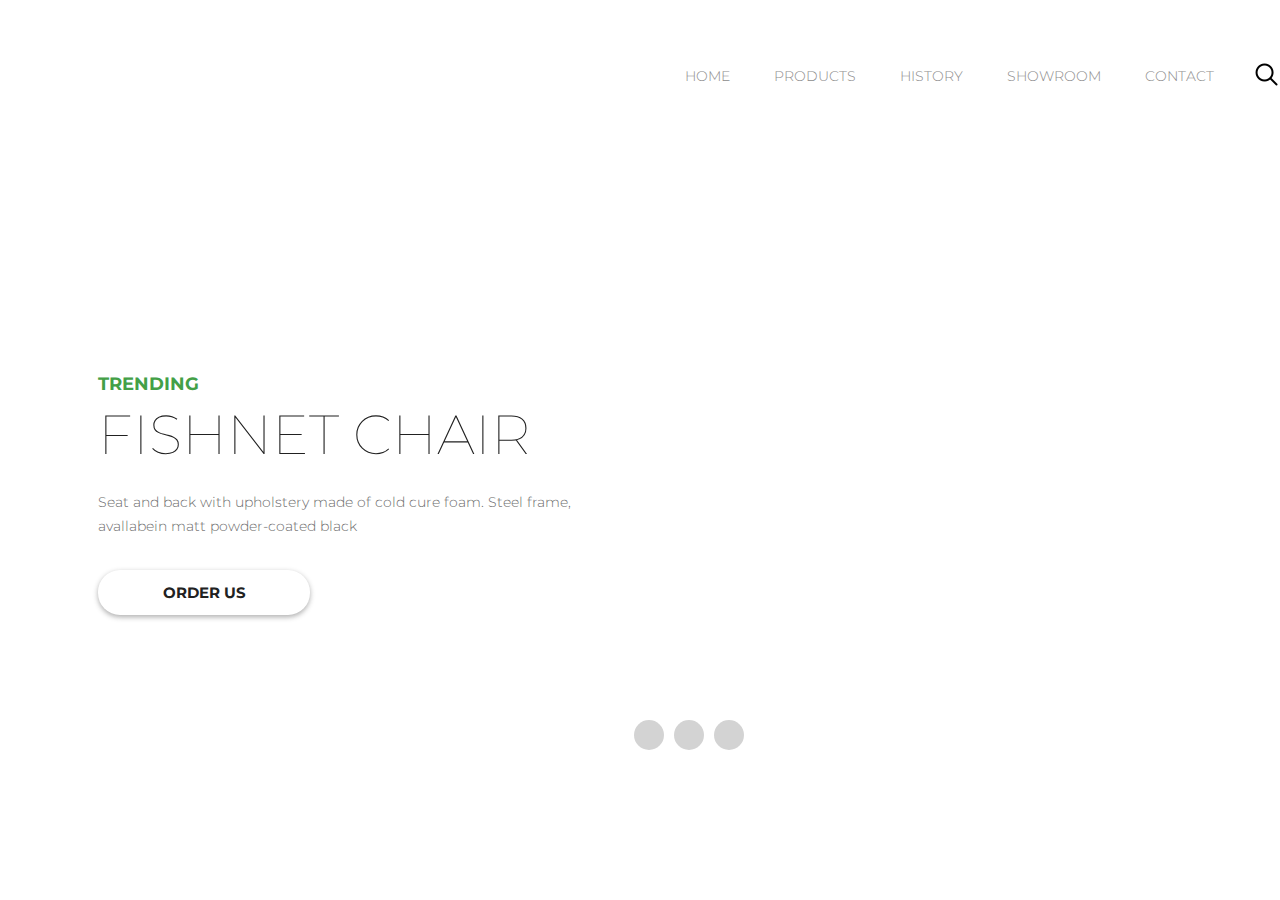
==== index.html @ 276e6899 "fd" ====
<!DOCTYPE html>
<html>
<head>
    <meta charset="UTF-8">
    <title>Document</title>
    <link rel="stylesheet" href="css/style.css">
</head>
<body>
    <div class="container">
        <header>
            <a href="index.html" class="logo"></a>
            <ul class="menu">
                <li><a href="index.html">HOME</a></li>
                <li><a href="#">PRODUCTS</a></li>
                <li><a href="#">HISTORY</a></li>
                <li><a href="#">SHOWROOM</a></li>
                <li><a href="#">CONTACT</a></li>
            </ul>
            <a href="#"><img src="img/search.png" alt="search"></a>
            <div class="text">
                <h3>TRENDING</h3>
                <h2>FISHNET CHAIR</h2>
                <p>Seat and back with upholstery made of cold cure foam. Steel frame,<br>
                avallabein matt powder-coated black</p>
                <a href="#">ORDER US</a>
            </div>
            <div class="circles">
                <a href="#"><div class="circle"></div></a>
                <a href="#"><div class="circle"></div></a>
                <a href="#"><div class="circle"></div></a>
            </div>
        </header>
        
    </div>
</body>
</html>
---- css/style.css ----
@import url('https://fonts.googleapis.com/css?family=Montserrat:300,700');
@font-face {
    font-family: 'icomoon';
    src:  url('fonts/icomoon.eot?a42ag6');
    src:  url('fonts/icomoon.eot?a42ag6#iefix') format('embedded-opentype'),
    url('fonts/icomoon.ttf?a42ag6') format('truetype'),
    url('fonts/icomoon.woff?a42ag6') format('woff'),
    url('fonts/icomoon.svg?a42ag6#icomoon') format('svg');
    font-weight: normal;
    font-style: normal;
}
[class^="icon-"], [class*=" icon-"] {
    font-family: 'icomoon' !important;
    speak: none;
    font-style: normal;
    font-weight: normal;
    font-variant: normal;
    text-transform: none;
    line-height: 1;
    -webkit-font-smoothing: antialiased;
    -moz-osx-font-smoothing: grayscale;
}
.icon-send:before {
  content: "\f1d8";
}
html {
    height: 100%;
}
body {
    min-height: 100%;
    font-family: 'Montserrat', sans-serif;
}
* {
    margin: 0;
    padding: 0;
}
.container {
    max-width: 1366px;
    min-width: 725px;
    margin: 0 auto;
}
header {
    height: 800px;
    background-image: url(img/slider.jpg);
    padding-left: 98px;
}
.logo {
    float: left;
    margin-top: 63px;
    background: url(img/logo.png);
    width: 185px;
    height: 22px;
}
.menu {
    float: left;
    list-style-type: none;
    margin-top: 63px;
    margin-left: 382px;
}
.menu li {
    display: inline-block;
}
.menu li a {
    height: 27px;
    text-decoration: none;
    padding:  0 20px;
    font-family: Montserrat;
    color:  #8c8c8c;
    font-size: 14px;
    font-weight: 300;
    line-height: 27px;
}
.menu li a:hover {
    color:  #212121;
    font-size: 14px;
    line-height: 27px;
    border-bottom: 2px solid #000;
}
img[alt=search] {
    float: left;
    margin-top: 63px;
    margin-left: 21px;
}
.text {
    clear: both;
    float: left;
    margin-top: 288px;
}
.text h3 {
    color:  #43a047;
    font-size: 18px;
    font-weight: 700;
    line-height: 13px;
    margin-bottom: 22px;
}
.text h2 {
    color:  #212121;
    font-size: 55px;
    font-weight: 100;
    line-height: 43px;
    margin-bottom: 34px;
}
.text p {
    color:  #6c6c6c;
    font-size: 14px;
    font-weight: 300;
    line-height: 24px;
    margin-bottom: 32px;
}
.text a {
    display: block;
    background-color:  #ffffff;
    box-shadow: 0px 2px 4.85px 0.15px rgba(33, 33, 33, 0.35);
    width: 212px;
    height: 45px;
    border-radius: 22px;
    text-decoration: none;
    text-align: center;
    line-height: 45px;
    color: #212121;
    font-weight: 700;
    font-size: 15px;
}
.text a:hover {
    background: #fff url('img/arrow1.png') no-repeat 173px 17px;
}
.text a:active {
    box-shadow: none;
}
.circles {
    clear: both;
    width: 120px;
    height: 150px;
    padding-top: 100px;
    margin-left: auto;
    margin-right: auto;
}
.circle {
    float: left;
    border-radius: 50%;
    background-color: rgba(33, 33, 33, 0.2);
    width: 30px;
    height: 30px;
    margin: 5px 5px;
}
.circle:hover {
    border-radius: 50%;
    background-color:  #212121;
    width: 35px;
    height: 35px;
    margin: 2px 2px;
}

@media screen and (max-width: 1320px) {
    .chair3 {
        clear: both;
        margin-top: 30px;
    }
    .chair4 {
        margin-top: 30px;
    }
    .chairsname > a {
        float: left;
        margin-left: 30px;
        margin-right: 0;
    }
}
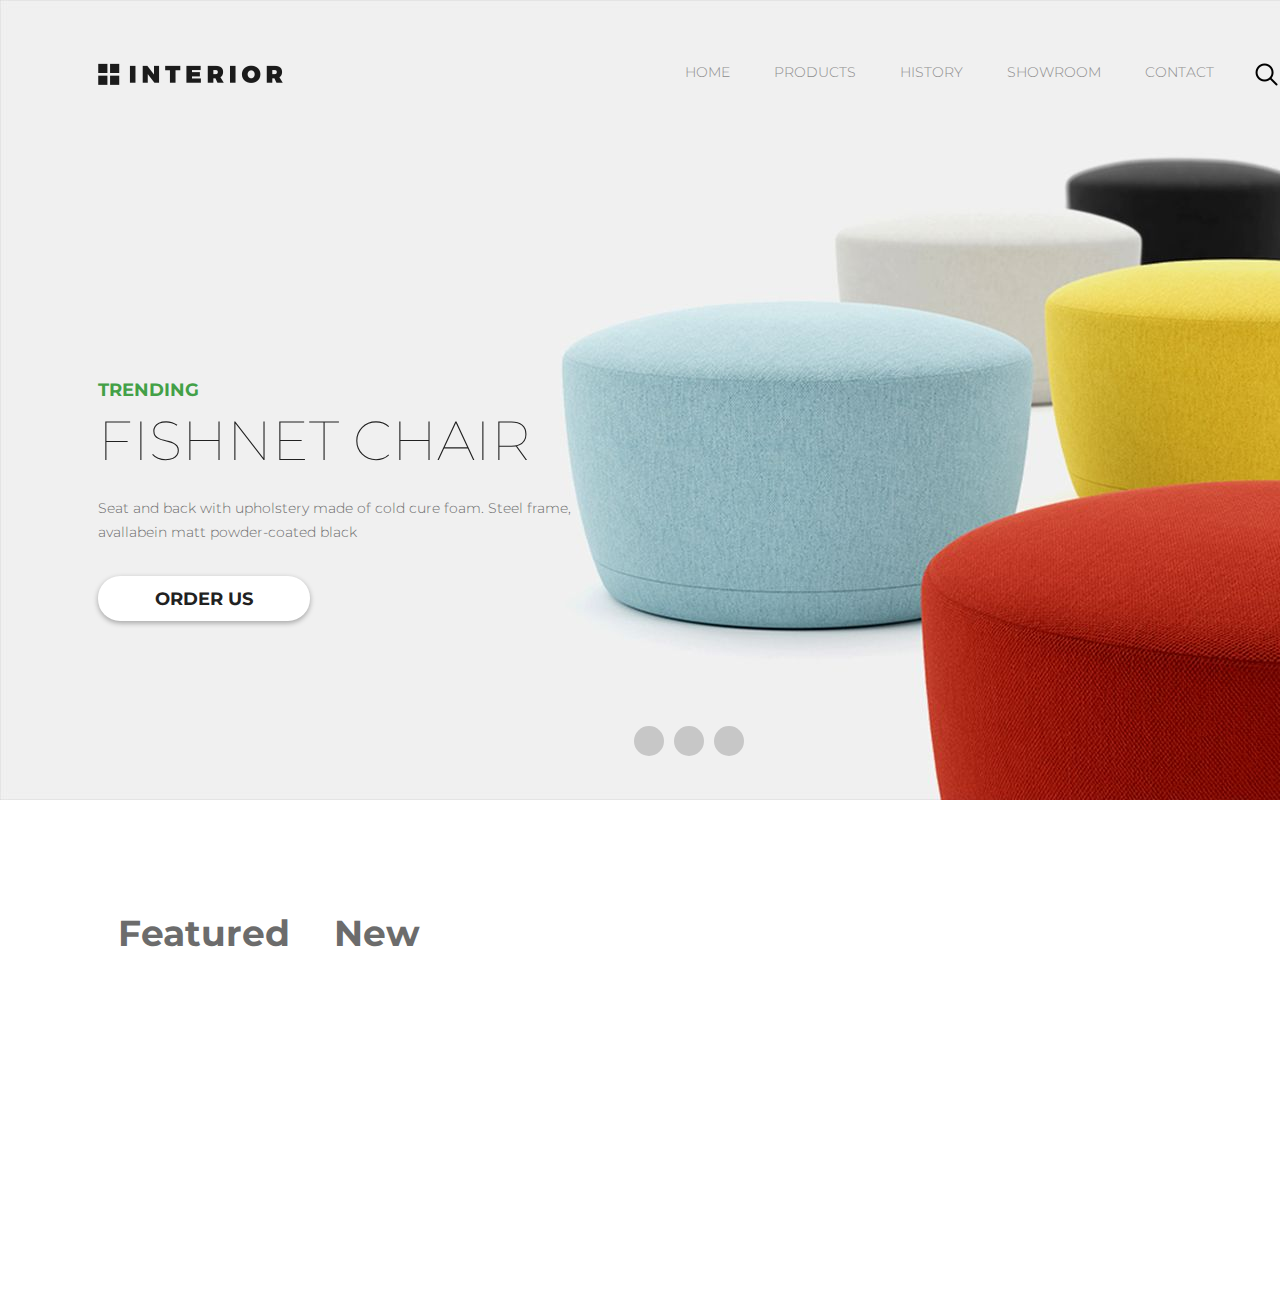
==== commit cbfe96f3: "dsdsd" ====
--- a/index.html
+++ b/index.html
@@ -6,17 +6,21 @@
     <link rel="stylesheet" href="css/style.css">
 </head>
 <body>
-    <div class="container">
-        <header>
-            <a href="index.html" class="logo"></a>
-            <ul class="menu">
-                <li><a href="index.html">HOME</a></li>
-                <li><a href="#">PRODUCTS</a></li>
-                <li><a href="#">HISTORY</a></li>
-                <li><a href="#">SHOWROOM</a></li>
-                <li><a href="#">CONTACT</a></li>
-            </ul>
-            <a href="#"><img src="img/search.png" alt="search"></a>
+    <header>
+        <div class="container">
+            <div class="logo">
+                <a href="index.html"></a>
+            </div>
+            <div class="menu">
+                <ul class="menu-btn">
+                    <li><a href="index.html">HOME</a></li>
+                    <li><a href="#">PRODUCTS</a></li>
+                    <li><a href="#">HISTORY</a></li>
+                    <li><a href="#">SHOWROOM</a></li>
+                    <li><a href="#">CONTACT</a></li>
+                </ul>
+                <a href="#"><img src="img/search.png" alt="search"></a>
+            </div>
             <div class="text">
                 <h3>TRENDING</h3>
                 <h2>FISHNET CHAIR</h2>
@@ -29,8 +33,17 @@
                 <a href="#"><div class="circle"></div></a>
                 <a href="#"><div class="circle"></div></a>
             </div>
-        </header>
-        
+        </div>
+    </header>
+    <div class="featured-product">
+        <ul class="tab-control">
+            <li><a href="#">Featured</a></li>
+            <li><a href="#">New</a></li>
+        </ul>
+        <div>
+
+        </div>
     </div>
+
 </body>
 </html>--- a/css/style.css
+++ b/css/style.css
@@ -1,11 +1,11 @@
 @import url('https://fonts.googleapis.com/css?family=Montserrat:300,700');
 @font-face {
     font-family: 'icomoon';
-    src:  url('fonts/icomoon.eot?a42ag6');
-    src:  url('fonts/icomoon.eot?a42ag6#iefix') format('embedded-opentype'),
-    url('fonts/icomoon.ttf?a42ag6') format('truetype'),
-    url('fonts/icomoon.woff?a42ag6') format('woff'),
-    url('fonts/icomoon.svg?a42ag6#icomoon') format('svg');
+    src:  url('../fonts/icomoon.eot?a42ag6');
+    src:  url('../fonts/icomoon.eot?a42ag6#iefix') format('embedded-opentype'),
+    url('../fonts/icomoon.ttf?a42ag6') format('truetype'),
+    url('../fonts/icomoon.woff?a42ag6') format('woff'),
+    url('../fonts/icomoon.svg?a42ag6#icomoon') format('svg');
     font-weight: normal;
     font-style: normal;
 }
@@ -34,47 +34,54 @@
     margin: 0;
     padding: 0;
 }
+
+header {
+    height: 800px;
+    background-image: url(../img/slider.jpg);
+    padding-left: 98px;
+}
+
 .container {
     max-width: 1366px;
     min-width: 725px;
     margin: 0 auto;
-}
-header {
     height: 800px;
-    background-image: url(img/slider.jpg);
-    padding-left: 98px;
-}
+}
+
 .logo {
     float: left;
     margin-top: 63px;
-    background: url(img/logo.png);
+    background: url(../img/logo.png);
     width: 185px;
     height: 22px;
 }
-.menu {
+.menu-btn {
     float: left;
     list-style-type: none;
-    margin-top: 63px;
+    margin-top: 48px;
     margin-left: 382px;
 }
-.menu li {
+.menu-btn li {
     display: inline-block;
 }
-.menu li a {
+.menu-btn li a {
     height: 27px;
     text-decoration: none;
     padding:  0 20px;
     font-family: Montserrat;
     color:  #8c8c8c;
-    font-size: 14px;
+    font-size: 14px;/* Приближение из-за подстановки шрифтов */
     font-weight: 300;
-    line-height: 27px;
-}
-.menu li a:hover {
+    line-height: 48px;/* Приближение из-за подстановки шрифтов */
+    text-align: right;
+}
+.menu-btn li a:hover {
     color:  #212121;
-    font-size: 14px;
-    line-height: 27px;
-    border-bottom: 2px solid #000;
+    font-size: 14px;/* Приближение из-за подстановки шрифтов */
+    font-weight: 700;
+    line-height: 48px;/* Приближение из-за подстановки шрифтов */
+    text-align: right;
+    border-bottom: 3px solid #000;
 }
 img[alt=search] {
     float: left;
@@ -92,6 +99,7 @@
     font-weight: 700;
     line-height: 13px;
     margin-bottom: 22px;
+
 }
 .text h2 {
     color:  #212121;
@@ -116,13 +124,14 @@
     border-radius: 22px;
     text-decoration: none;
     text-align: center;
-    line-height: 45px;
+    line-height: 47px;
     color: #212121;
     font-weight: 700;
-    font-size: 15px;
-}
-.text a:hover {
-    background: #fff url('img/arrow1.png') no-repeat 173px 17px;
+    font-family: Montserrat;
+    font-size: 18px;
+}
+.container .text a:hover {
+    background: #fff url('../img/arrow1.png') no-repeat 173px 17px;
 }
 .text a:active {
     box-shadow: none;
@@ -165,3 +174,43 @@
         margin-right: 0;
     }
 }
+
+.featured-product{
+    position: relative;
+    float: left;
+    width: 1171px;
+    height: 369px;
+    padding-top: 120px;
+    padding-left: 98px;
+    padding-right: 97px;
+}
+
+.tab-control {
+    float: left;
+    list-style-type: none;
+}
+
+.tab-control li {
+    display: inline-block;
+    text-align: left;
+}
+
+.tab-control li a {
+    height: 27px;
+    text-decoration: none;
+    padding:  0 20px;
+    line-height: 27px;
+    font-family: Montserrat;
+    color:  #6c6c6c;;
+    font-size: 36px;/* Приближение из-за подстановки шрифтов */
+    font-weight: 700;
+    text-align: left;
+}
+
+.tab-control li a:hover {
+    color:  #212121;
+    font-size: 36px;
+    font-weight: 700;
+    text-align: left;
+    border-bottom: 3px solid #000 ;
+}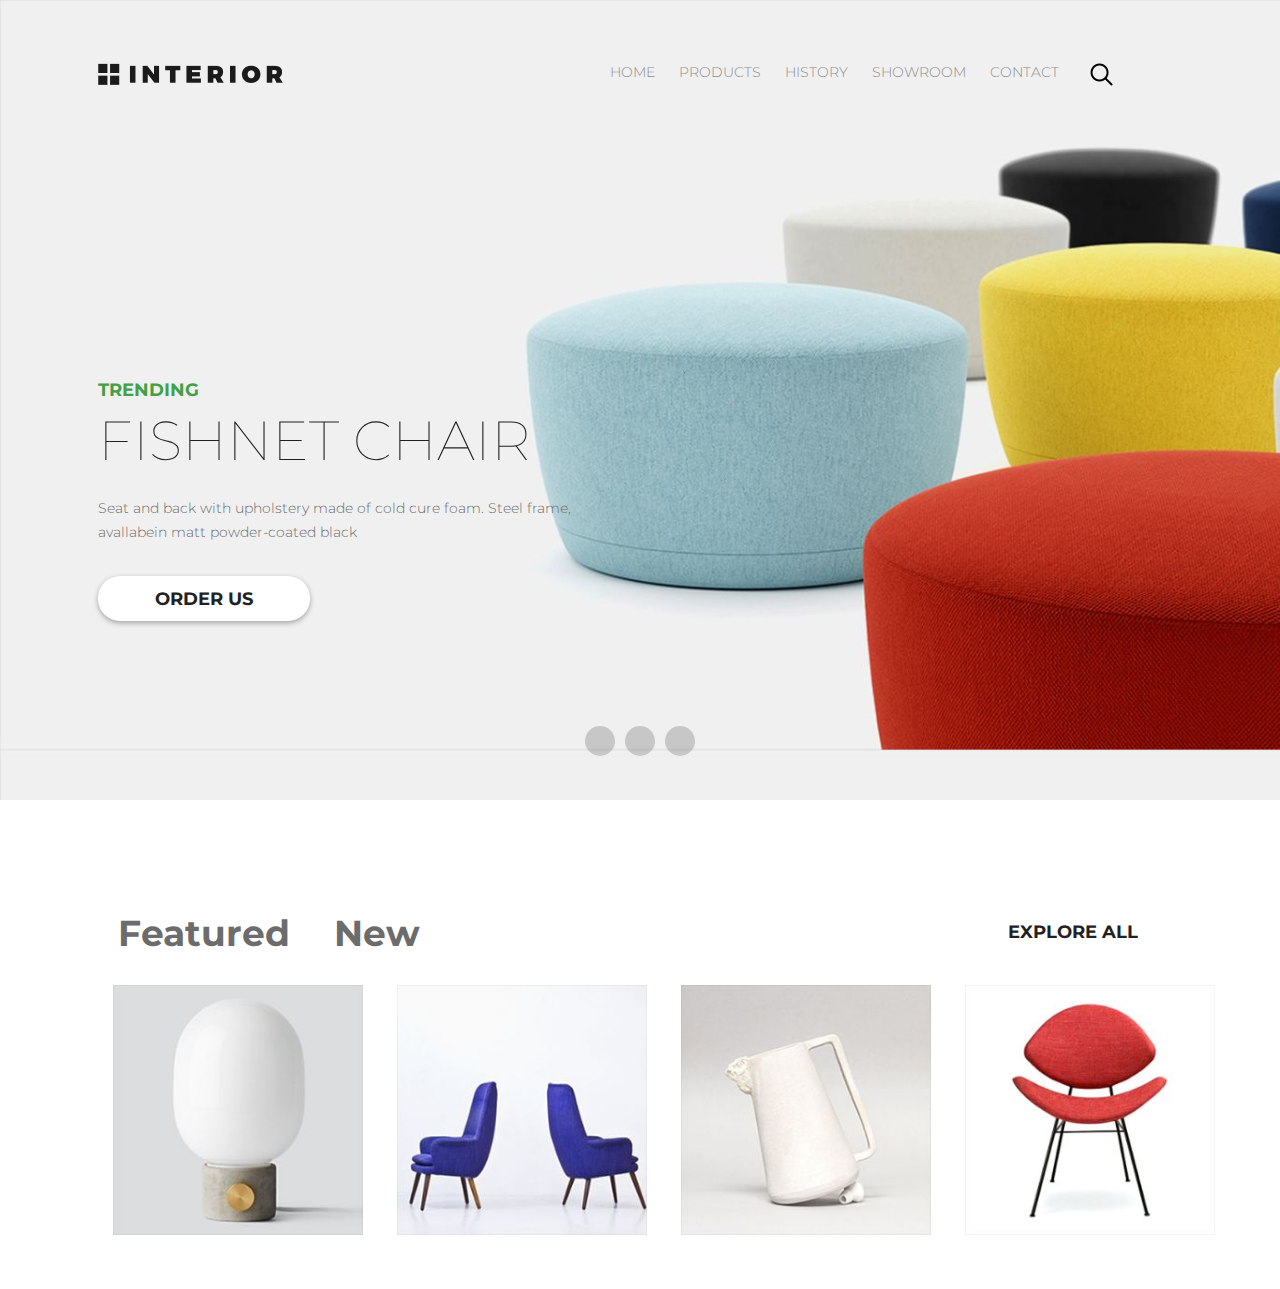
==== commit dff4aa6e: "dad" ====
--- a/index.html
+++ b/index.html
@@ -7,11 +7,12 @@
 </head>
 <body>
     <header>
-        <div class="container">
+        <div class="navbar">
             <div class="logo">
                 <a href="index.html"></a>
             </div>
             <div class="menu">
+                <a href="#"><img src="img/search.png" alt="search"></a>
                 <ul class="menu-btn">
                     <li><a href="index.html">HOME</a></li>
                     <li><a href="#">PRODUCTS</a></li>
@@ -19,9 +20,10 @@
                     <li><a href="#">SHOWROOM</a></li>
                     <li><a href="#">CONTACT</a></li>
                 </ul>
-                <a href="#"><img src="img/search.png" alt="search"></a>
             </div>
-            <div class="text">
+        </div>
+        <div class="slider">
+            <div class="content">
                 <h3>TRENDING</h3>
                 <h2>FISHNET CHAIR</h2>
                 <p>Seat and back with upholstery made of cold cure foam. Steel frame,<br>
@@ -36,12 +38,49 @@
         </div>
     </header>
     <div class="featured-product">
-        <ul class="tab-control">
+        <div class="tab-control">
+        <ul>
             <li><a href="#">Featured</a></li>
             <li><a href="#">New</a></li>
         </ul>
-        <div>
-
+        </div>
+        <div class="btn-ghost">
+            <a href="#">EXPLORE ALL</a>
+        </div>
+        <div class="tab-content">
+            <ul>
+                <li class="tab1"><a href="#"><img src="img/product11.jpg" alt="">
+                    <div class="tabl-inner">
+                        <div class="img-back"><img src="img/arrow11.png" alt=""></div>
+                        <div class="tab-h4"><h4>Fishnet Chair</h4></div>
+                        <div class="tab-p"><p>Seat and back with upholstery made of cold cure foam.</p></div>
+                    </div>
+                </a></li>
+                <li class="tab2"><a href="#"><img src="img/product12.jpg" alt="">
+                    <div class="tabl-inner">
+                        <div class="img-back"><img src="img/arrow11.png" alt=""></div>
+                        <div class="tab-h4"><h4>Fishnet Chair</h4></div>
+                        <div class="tab-p"><p>Seat and back with upholstery made of cold cure foam.</p></div>
+                    </div>
+                </a>
+                </li>
+                <li class="tab3"><a href="#"><img src="img/product13.jpg" alt="">
+                    <div class="tabl-inner">
+                        <div class="img-back"><img src="img/arrow11.png" alt=""></div>
+                        <div class="tab-h4"><h4>Fishnet Chair</h4></div>
+                        <div class="tab-p"><p>Seat and back with upholstery made of cold cure foam.</p></div>
+                    </div>
+                </a>
+                </li>
+                <li class="tab4"><a href="# "><img src="img/product14.jpg" alt="">
+                    <div class="tabl-inner">
+                        <div class="img-back"><img src="img/arrow11.png" alt=""></div>
+                        <div class="tab-h4"><h4>Fishnet Chair</h4></div>
+                        <div class="tab-p"><p>Seat and back with upholstery made of cold cure foam.</p></div>
+                    </div>
+                </a>
+                </li>
+            </ul>
         </div>
     </div>
 
--- a/css/style.css
+++ b/css/style.css
@@ -24,10 +24,11 @@
   content: "\f1d8";
 }
 html {
+    width: 100%;
     height: 100%;
 }
 body {
-    min-height: 100%;
+    height: 100%;
     font-family: 'Montserrat', sans-serif;
 }
 * {
@@ -36,41 +37,53 @@
 }
 
 header {
+    background-image: url(../img/slider.jpg);
+    background-size: 100%;
     height: 800px;
-    background-image: url(../img/slider.jpg);
-    padding-left: 98px;
-}
-
-.container {
-    max-width: 1366px;
+}
+
+.slider {
+    max-width: 1340px;
     min-width: 725px;
     margin: 0 auto;
-    height: 800px;
-}
-
+}
+.navbar {
+    width: 100%;
+    height: 90px;
+    position: relative;
+
+}
 .logo {
-    float: left;
+    margin-left: 98px;
     margin-top: 63px;
+    float: left;
     background: url(../img/logo.png);
     width: 185px;
     height: 22px;
+    position: relative;
+}
+.menu{
+    width: 100%
 }
 .menu-btn {
-    float: left;
+    margin-right: 21px;
+    float: right;
     list-style-type: none;
     margin-top: 48px;
-    margin-left: 382px;
+}
+.menu-btn ul{
+    width: 60%;
 }
 .menu-btn li {
-    display: inline-block;
+    display: inline;
+    clear:both;
 }
 .menu-btn li a {
-    height: 27px;
     text-decoration: none;
-    padding:  0 20px;
+    padding: 0 10px;
     font-family: Montserrat;
     color:  #8c8c8c;
-    font-size: 14px;/* Приближение из-за подстановки шрифтов */
+    font-size: 0.875em;/* Приближение из-за подстановки шрифтов */
     font-weight: 300;
     line-height: 48px;/* Приближение из-за подстановки шрифтов */
     text-align: right;
@@ -83,17 +96,18 @@
     text-align: right;
     border-bottom: 3px solid #000;
 }
-img[alt=search] {
-    float: left;
+.menu img[alt=search] {
+    float: right;
     margin-top: 63px;
-    margin-left: 21px;
-}
-.text {
+    margin-right: 167px;
+}
+.slider .content {
     clear: both;
     float: left;
     margin-top: 288px;
-}
-.text h3 {
+    margin-left: 98px;
+}
+.slider .content h3 {
     color:  #43a047;
     font-size: 18px;
     font-weight: 700;
@@ -101,21 +115,21 @@
     margin-bottom: 22px;
 
 }
-.text h2 {
+.slider .content h2 {
     color:  #212121;
     font-size: 55px;
     font-weight: 100;
     line-height: 43px;
     margin-bottom: 34px;
 }
-.text p {
+.slider .content p {
     color:  #6c6c6c;
     font-size: 14px;
     font-weight: 300;
     line-height: 24px;
     margin-bottom: 32px;
 }
-.text a {
+.slider .content a {
     display: block;
     background-color:  #ffffff;
     box-shadow: 0px 2px 4.85px 0.15px rgba(33, 33, 33, 0.35);
@@ -130,10 +144,10 @@
     font-family: Montserrat;
     font-size: 18px;
 }
-.container .text a:hover {
+.slider .content a:hover {
     background: #fff url('../img/arrow1.png') no-repeat 173px 17px;
 }
-.text a:active {
+.slider .content a:active {
     box-shadow: none;
 }
 .circles {
@@ -178,14 +192,13 @@
 .featured-product{
     position: relative;
     float: left;
-    width: 1171px;
+    width: 100%;
     height: 369px;
-    padding-top: 120px;
-    padding-left: 98px;
-    padding-right: 97px;
+    margin-top: 120px;
 }
 
 .tab-control {
+    margin-left: 98px;
     float: left;
     list-style-type: none;
 }
@@ -213,4 +226,92 @@
     font-weight: 700;
     text-align: left;
     border-bottom: 3px solid #000 ;
-}+}
+
+.btn-ghost {
+    margin-right: 118px;
+    width: 179px;
+    height: 13px;
+    float: right;
+}
+.btn-ghost a{
+    font-family: Montserrat;
+    color: #212121;;
+    font-size: 18px;/* Приближение из-за подстановки шрифтов */
+    font-weight: 700;
+    line-height: 24px;/* Приближение из-за подстановки шрифтов */
+    text-align: center;
+    display: block;
+    text-decoration: none;
+}
+.btn-ghost a:hover {
+    background: url('../img/arrow1.png') no-repeat 170px;
+}
+
+.tab-content{
+    margin-left: 98px;
+    margin-top: 50px;
+    width: 1170px;
+    height: 270px;
+}
+
+.tab-content li {
+    display: inline-block;
+    text-align: left;
+    padding: 15px;
+}
+
+.tab-content img {
+    width: 250px;
+    height: 250px;
+}
+
+.tabl-inner{
+    position: absolute;
+    display: none;
+}
+
+.tabl-inner .img-back{
+    border-radius: 50%;
+    background-color:  #ffffff;
+    box-shadow: 0px 2px 4.85px 0.15px rgba(33, 33, 33, 0.35);
+    background-size: 48 ;
+    width: 48px;
+    height: 48px;
+    margin-left: 101px;
+    margin-top: 52px;
+}
+.tabl-inner img{
+    width: 12px;
+    height: 20px;
+    padding-top: 15px;
+    padding-left: 20px;
+
+}
+.tabl-inner .tab-h4{
+    padding-top: 20px;
+    text-align: center;
+    color:  #212121;
+    font-size: 22px;
+    font-weight: 700;
+    line-height: 30px;
+    transform: scaleX(1.0041);
+}
+.tabl-inner .tab-p{
+    text-align: center;
+    padding-top: 9px;
+    color:  #6c6c6c;
+    font-size: 14px;
+    font-weight: 300;
+    line-height: 22px;
+}
+.tab-content li:hover .tabl-inner{
+    display: block;
+    margin-top: -254px;
+    background: rgba(254, 254, 255, 0.65);
+    width: 248px;
+    height: 248px;
+    border-width: 1px;
+    border-color:  #9c9c9c;
+    border-style: solid;
+}
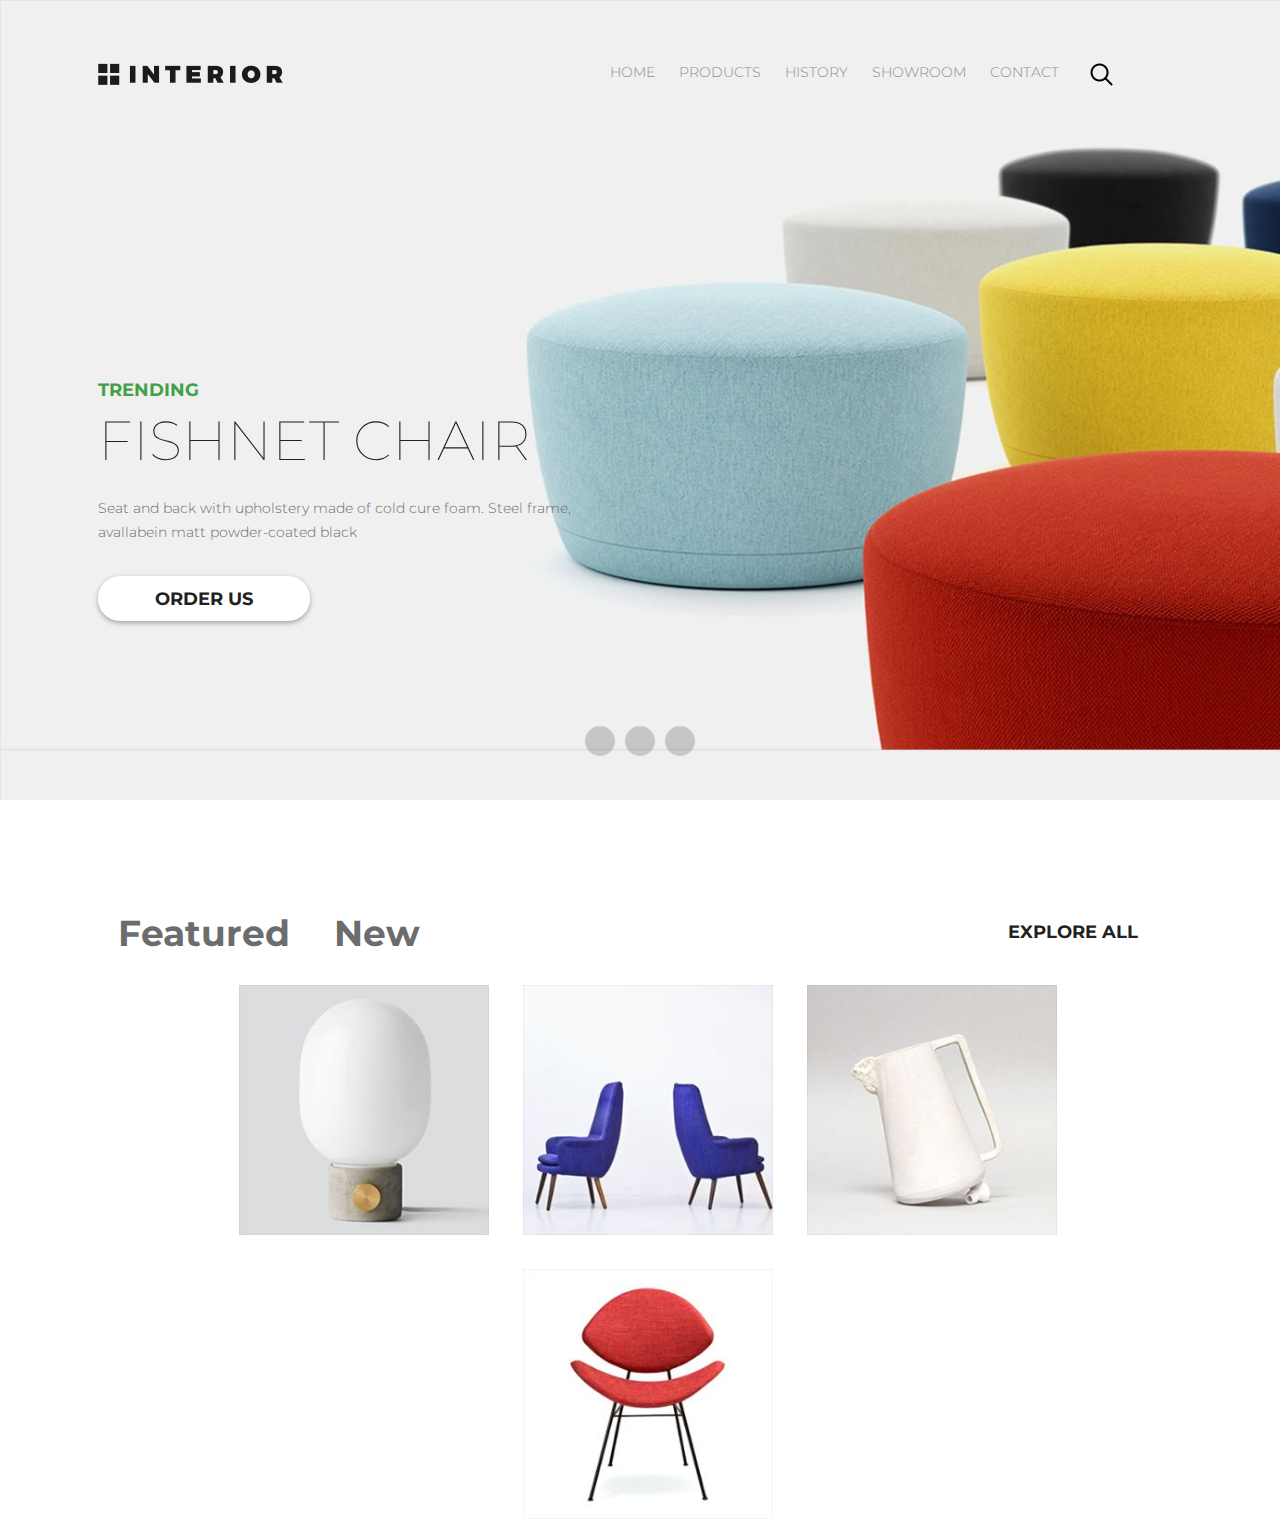
==== commit 8c183c79: "в" ====
--- a/index.html
+++ b/index.html
@@ -83,6 +83,13 @@
             </ul>
         </div>
     </div>
+    <div class="promo-product">
+        <div class="promo-prod-1">
 
+        </div>
+        <div class="featured-prod-2">
+
+        </div>
+    </div>
 </body>
 </html>--- a/css/style.css
+++ b/css/style.css
@@ -193,6 +193,8 @@
     position: relative;
     float: left;
     width: 100%;
+    max-width: 1340px;
+    min-width: 725px;
     height: 369px;
     margin-top: 120px;
 }
@@ -251,13 +253,17 @@
 .tab-content{
     margin-left: 98px;
     margin-top: 50px;
-    width: 1170px;
+    width: 86%;
     height: 270px;
 }
-
+.tab-content ul{
+    width: 100%;
+    text-align: center;
+    margin: 0;
+}
 .tab-content li {
     display: inline-block;
-    text-align: left;
+    text-align: center;
     padding: 15px;
 }
 
@@ -275,7 +281,6 @@
     border-radius: 50%;
     background-color:  #ffffff;
     box-shadow: 0px 2px 4.85px 0.15px rgba(33, 33, 33, 0.35);
-    background-size: 48 ;
     width: 48px;
     height: 48px;
     margin-left: 101px;
@@ -285,7 +290,6 @@
     width: 12px;
     height: 20px;
     padding-top: 15px;
-    padding-left: 20px;
 
 }
 .tabl-inner .tab-h4{
@@ -315,3 +319,18 @@
     border-color:  #9c9c9c;
     border-style: solid;
 }
+
+.promo-product{
+    width: 100%;
+    height: 683px;
+}
+.promo-prod-1{
+    width: 50%;
+    height: 683px;
+}
+
+
+.promo-prod-2 {
+    width: 50%;
+    height: 683px;
+}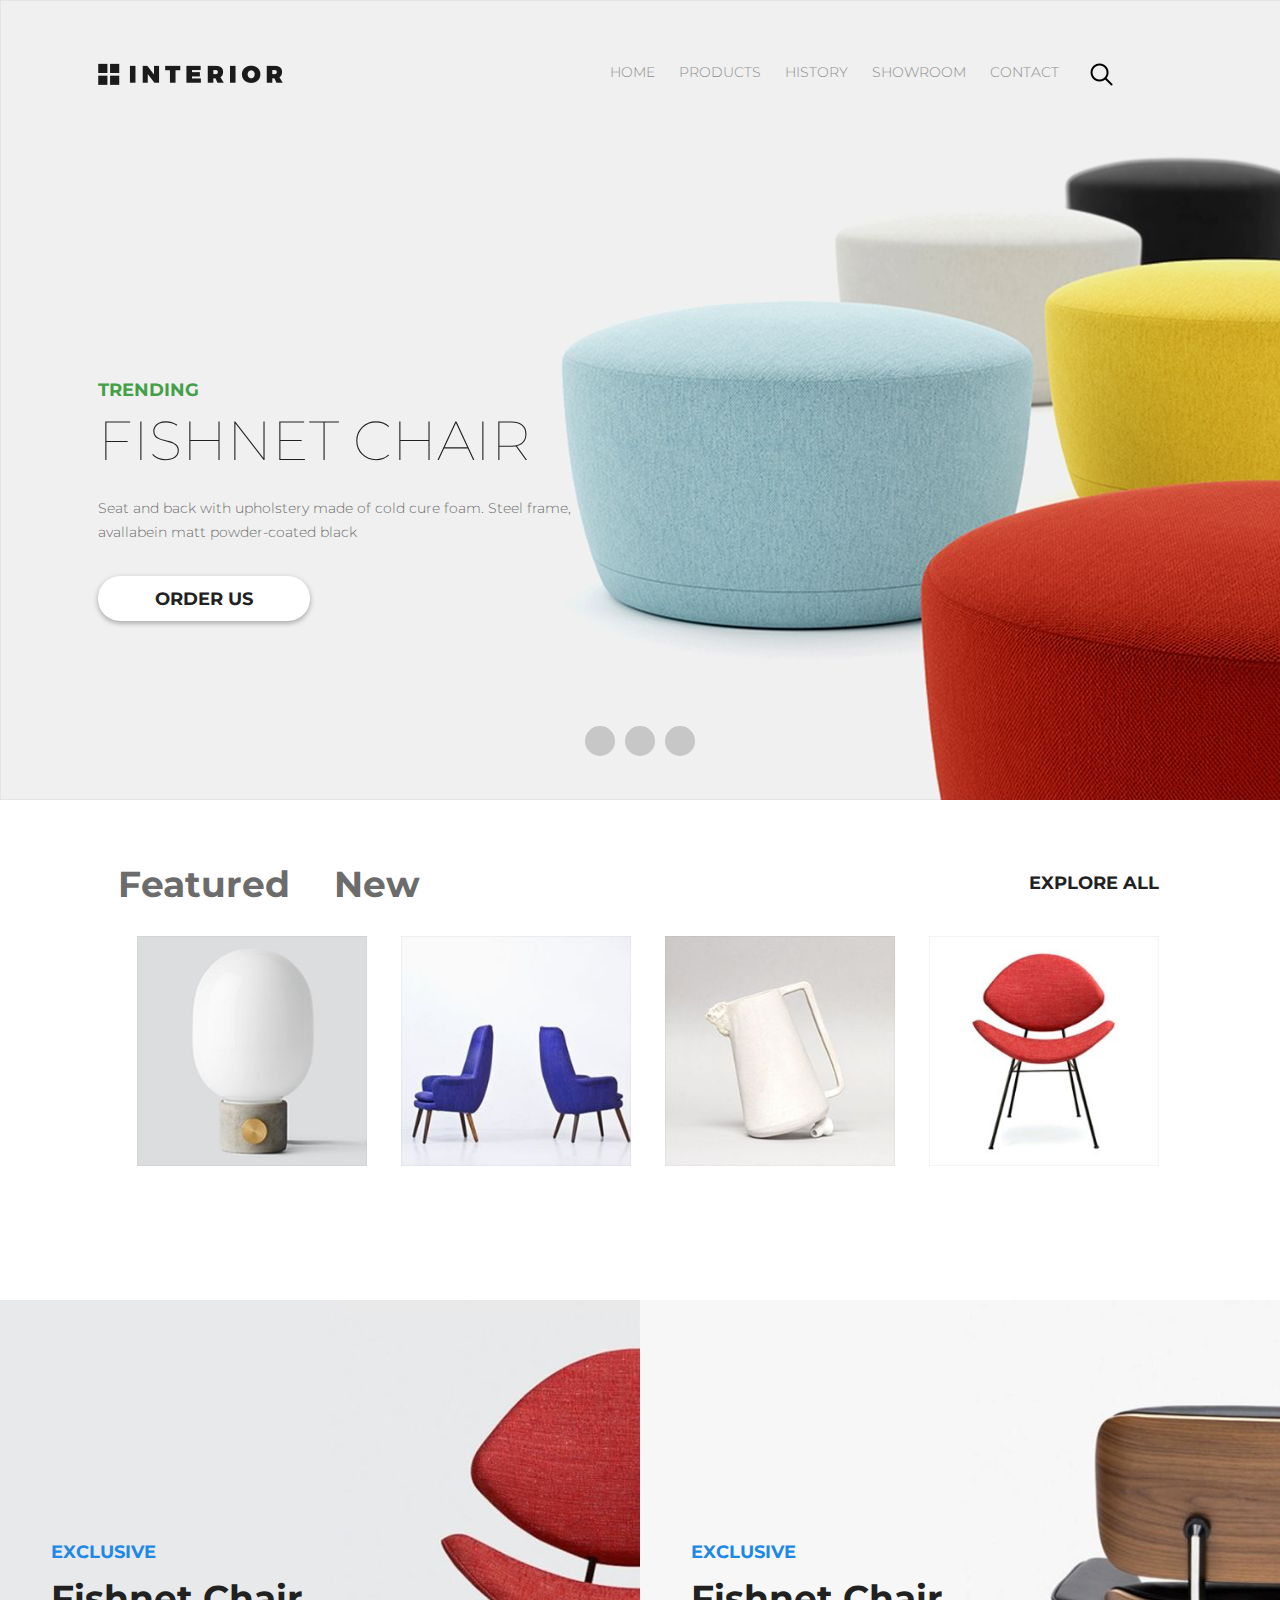
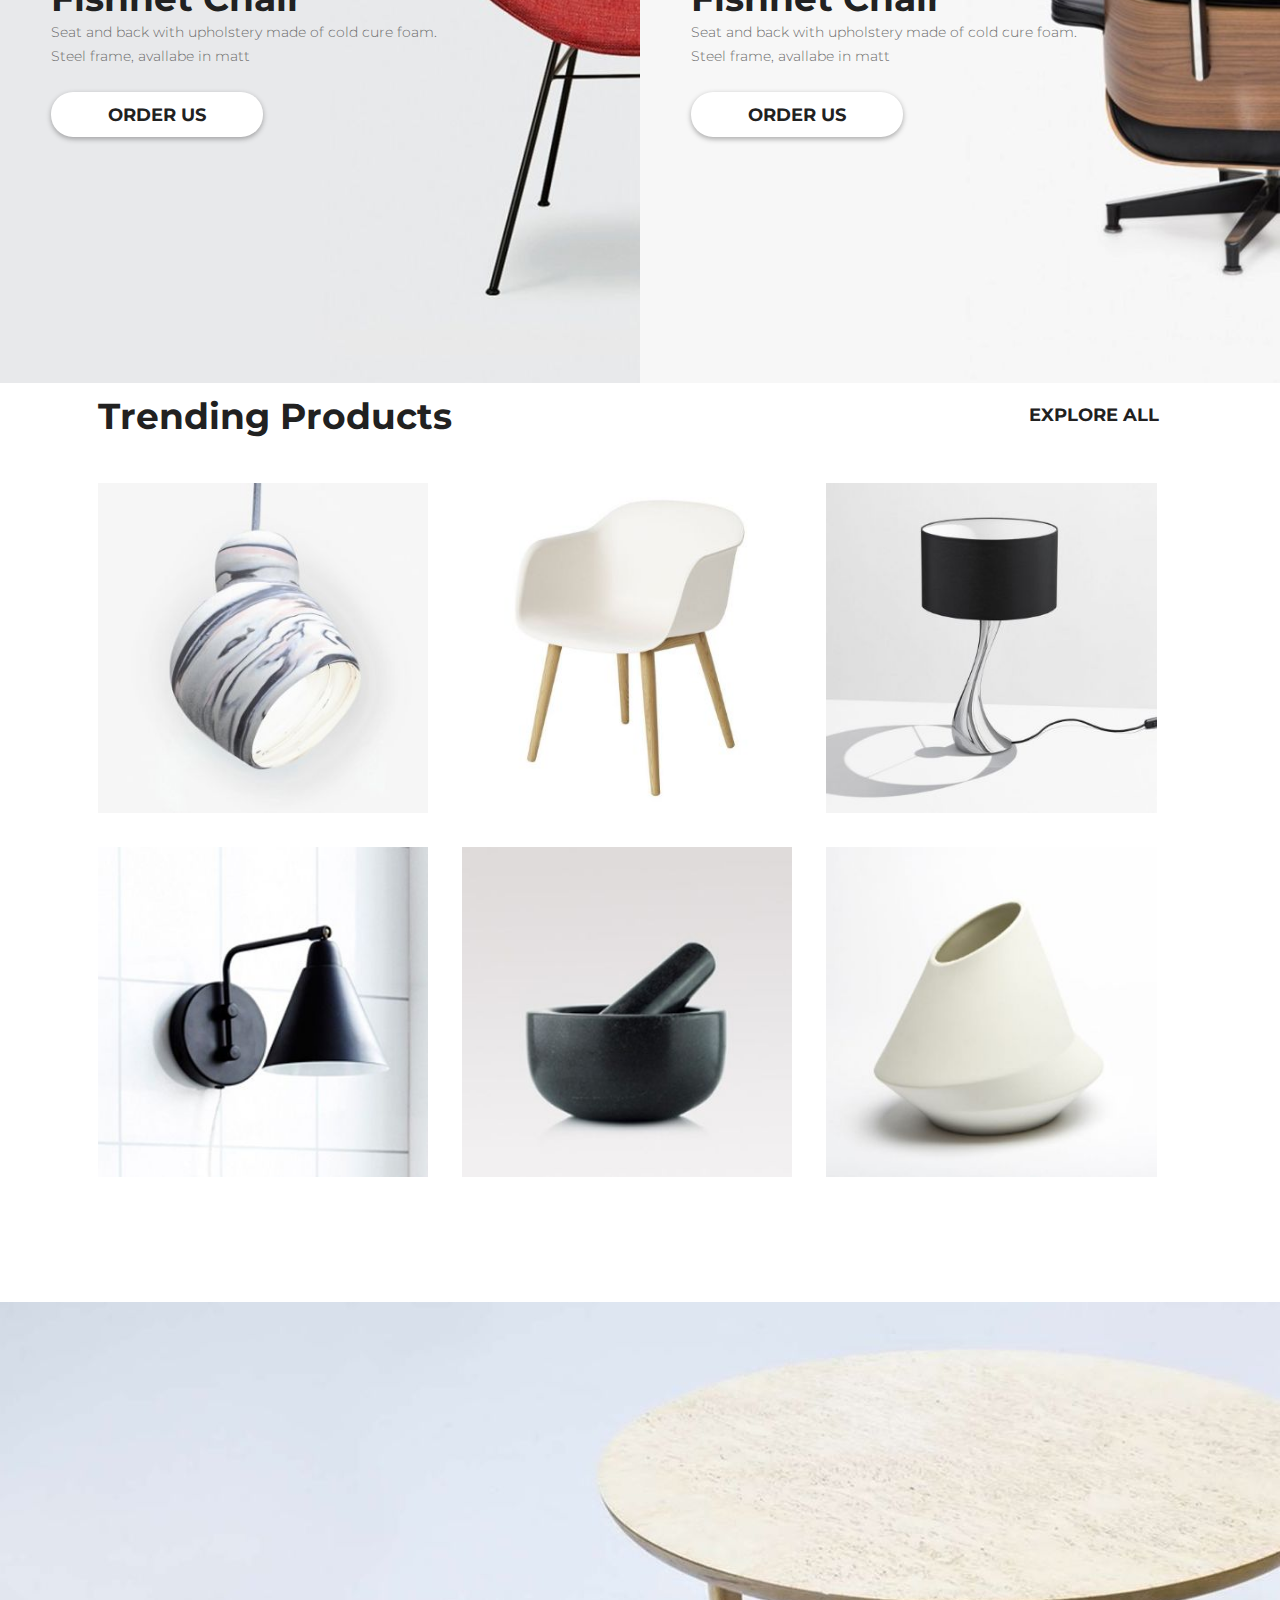
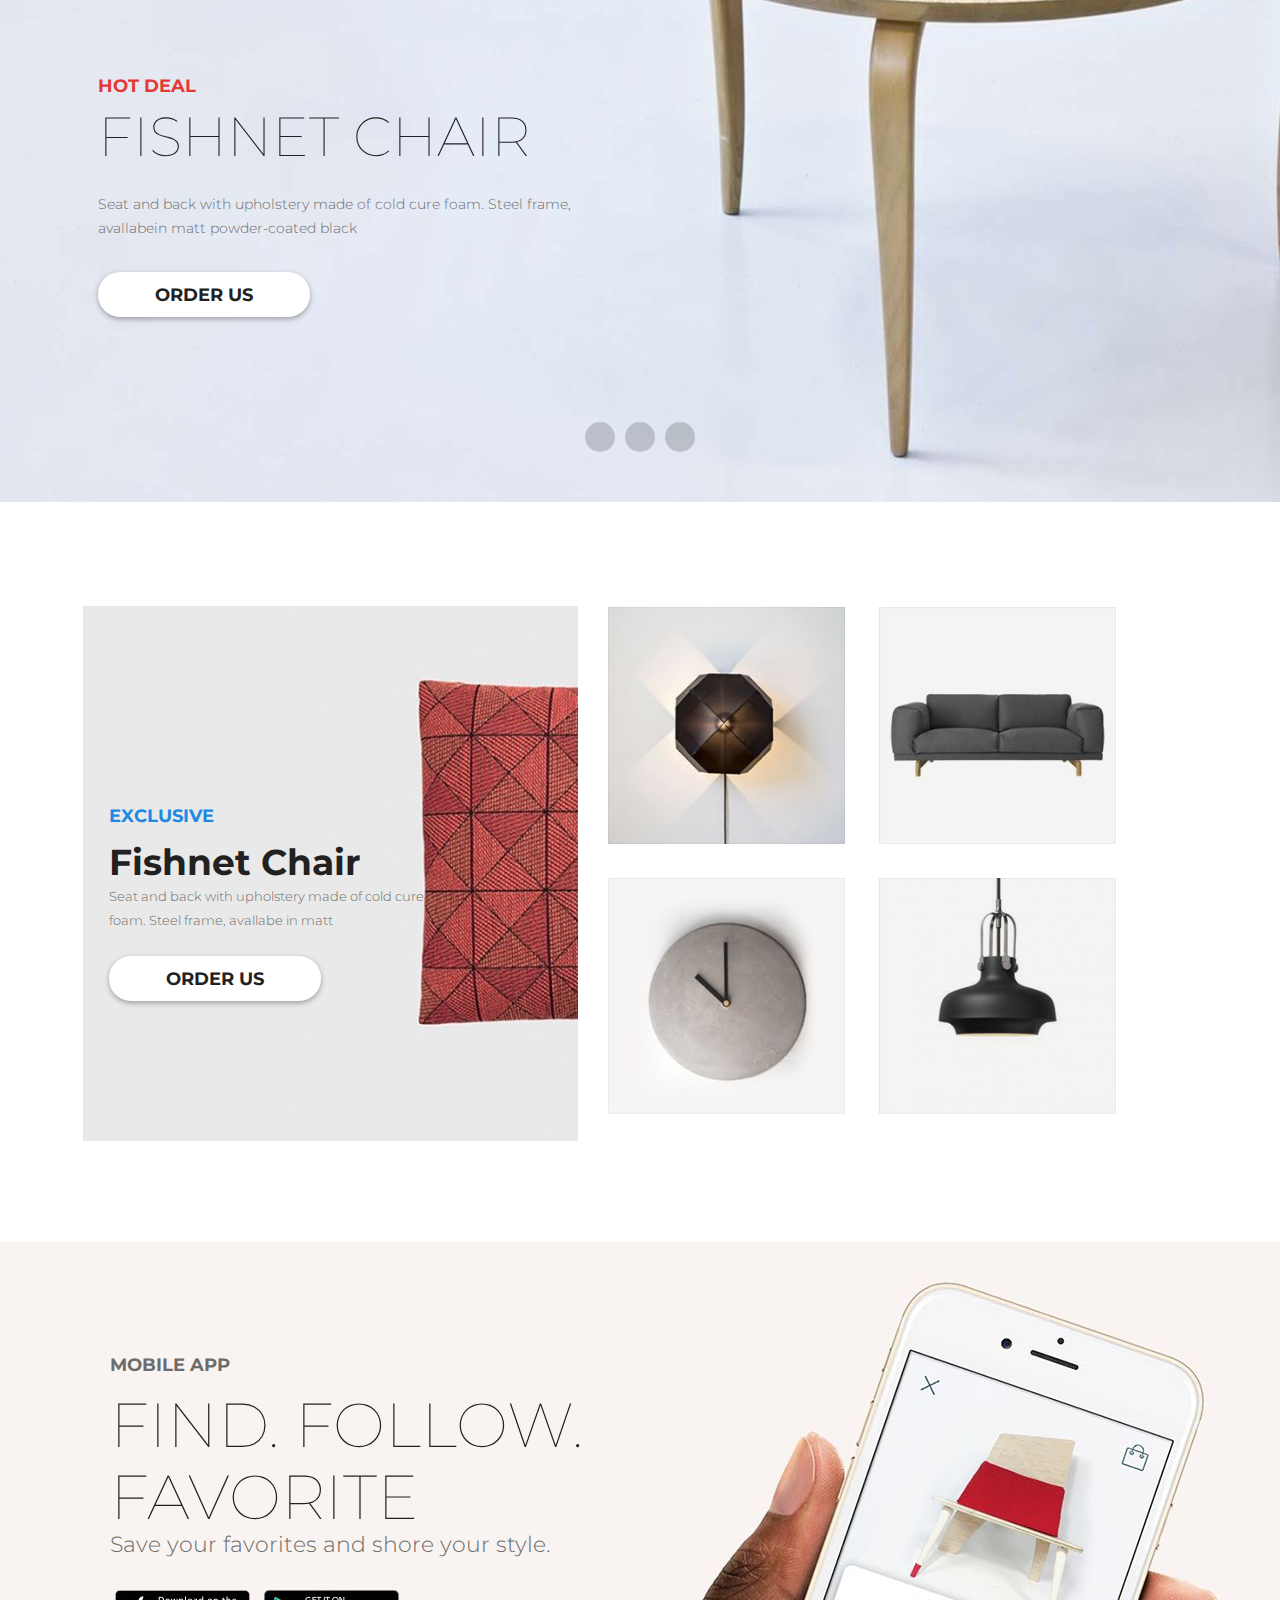
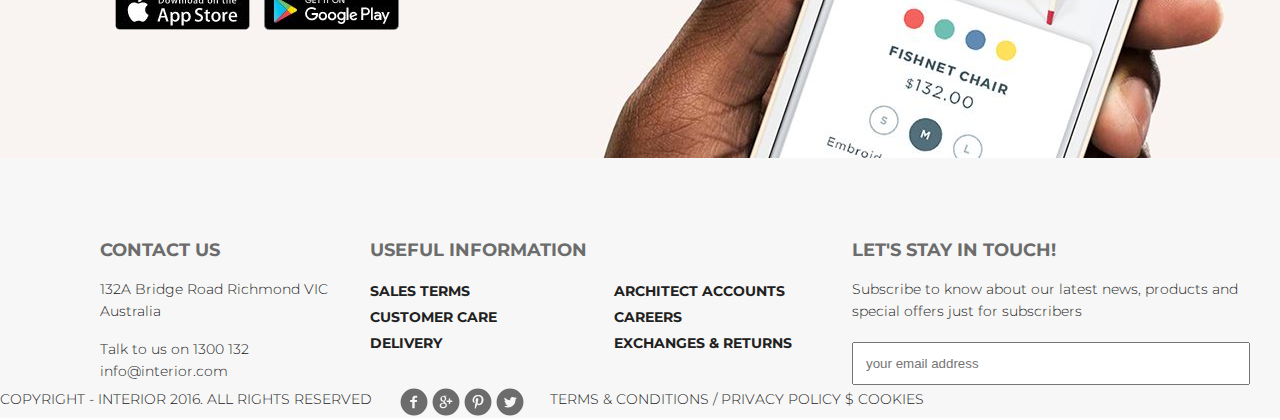
==== commit bc7b9321: "еее" ====
--- a/index.html
+++ b/index.html
@@ -22,7 +22,8 @@
                 </ul>
             </div>
         </div>
-        <div class="slider">
+        <div class="head slider">
+            <div class="img-head"></div>
             <div class="content">
                 <h3>TRENDING</h3>
                 <h2>FISHNET CHAIR</h2>
@@ -83,13 +84,124 @@
             </ul>
         </div>
     </div>
-    <div class="promo-product">
-        <div class="promo-prod-1">
-
-        </div>
-        <div class="featured-prod-2">
-
-        </div>
-    </div>
+    <div class="promo">
+        <div class="promo-product">
+            <div class="promo-prod-1">
+                <div class="promo-content">
+                    <h3 class="cont-1">EXCLUSIVE</h3>
+                    <h2 class="cont-2">Fishnet Chair</h2>
+                    <p class="cont-3">Seat and back with upholstery made of cold cure foam.<br>
+                        Steel frame, avallabe in matt</p>
+                    <a href="#">ORDER US</a>
+                </div>
+            </div>
+            <div class="promo-prod-2">
+                <div class="promo-content">
+                        <h3 class="cont-1">EXCLUSIVE</h3>
+                        <h2 class="cont-2">Fishnet Chair</h2>
+                        <p class="cont-3">Seat and back with upholstery made of cold cure foam.<br>
+                            Steel frame, avallabe in matt</p>
+                    <a href="#">ORDER US</a>
+                </div>
+            </div>
+        </div>
+    </div>
+    <div class="trending">
+        <div class="trending-products">
+            <div class="title">
+                <p>Trending Products</p>
+            </div>
+            <div class="btn-ghost">
+                <a href="#">EXPLORE ALL</a>
+            </div>
+        </div>
+        <div class="trending-content">
+            <img src="img/prod1.jpg" alt="">
+            <img src="img/prod2.jpg" alt="">
+            <img src="img/prod3.jpg" alt="">
+            <img src="img/prod4.jpg" alt="">
+            <img src="img/prod5.jpg" alt="">
+            <img src="img/prod6.jpg" alt="">
+        </div>
+    </div>
+    <div class="hot-deals slider">
+        <div class="img-hot"></div>
+        <div class="content">
+            <h3>HOT DEAL</h3>
+            <h2>FISHNET CHAIR</h2>
+            <p>Seat and back with upholstery made of cold cure foam. Steel frame,<br>
+                avallabein matt powder-coated black</p>
+            <a href="#">ORDER US</a>
+        </div>
+        <div class="circles">
+            <a href="#"><div class="circle"></div></a>
+            <a href="#"><div class="circle"></div></a>
+            <a href="#"><div class="circle"></div></a>
+        </div>
+    </div>
+    <div class="exclusive-product">
+        <div class="exclusive-back">
+            <div class="exclusive-content1">
+                <h3 class="cont-1">EXCLUSIVE</h3>
+                <h2 class="cont-2">Fishnet Chair</h2>
+                <p class="cont-3">Seat and back with upholstery made of cold cure<br> foam.
+                    Steel frame, avallabe in matt</p>
+                <a href="#">ORDER US</a>
+            </div>
+        </div>
+        <div class="exclusive-content2">
+            <img src="img/prod12.jpg" alt="">
+            <img src="img/prod13.jpg" alt="">
+            <img src="img/prod14.jpg" alt="">
+            <img src="img/prod15.jpg" alt="">
+        </div>
+    </div>
+    <div class="mobile-app">
+        <div class="mobile-content">
+            <h3>MOBILE APP</h3>
+            <h2>FIND. FOLLOW.<br>FAVORITE</h2>
+            <p>Save your favorites and shore your style.</p>
+            <div class="mobile-img">
+                <img src="img/app-store.jpg" alt="">
+                <img src="img/google-play.jpg" atl="">
+            </div>
+        </div>
+    </div>
+    <footer>
+        <div class="block-1">
+            <h3>CONTACT US</h3>
+            <p class="block-p-1">132A Bridge Road Richmond VIC<br>Australia</p>
+            <p>Talk to us on 1300 132<br>info@interior.com</p>
+        </div>
+        <div class="block-2">
+            <h3>USEFUL INFORMATION</h3>
+            <ul class="block-ul-1">
+                <li>SALES TERMS</li>
+                <li>CUSTOMER CARE</li>
+                <li>DELIVERY</li>
+            </ul>
+            <ul class="block-ul-2">
+                <li>ARCHITECT ACCOUNTS</li>
+                <li>CAREERS</li>
+                <li>EXCHANGES & RETURNS</li>
+            </ul>
+        </div>
+        <div class="block-3">
+            <h3>LET'S STAY IN TOUCH!</h3>
+            <p>Subscribe to know about our latest news, products and<br>special offers just for subscribers</p>
+            <form>
+                <input type="email" placeholder="your email address" id="email" required><label for="email">&nbsp;</label>
+            </form>
+        </div>
+        <div class="copyright">
+            <p>COPYRIGHT - INTERIOR 2016. ALL RIGHTS RESERVED</p>
+        </div>
+        <div class="social">
+            <img src="img/sprite.png">
+        </div>  
+        <div class="terms">
+            <p>TERMS & CONDITIONS / PRIVACY POLICY $ COOKIES</p>
+        </div>
+    </footer>
 </body>
 </html>--- a/css/style.css
+++ b/css/style.css
@@ -30,22 +30,27 @@
 body {
     height: 100%;
     font-family: 'Montserrat', sans-serif;
+    background-color: #ffffff;
 }
 * {
     margin: 0;
     padding: 0;
 }
 
-header {
-    background-image: url(../img/slider.jpg);
-    background-size: 100%;
-    height: 800px;
-}
-
-.slider {
+.head .slider {
     max-width: 1340px;
     min-width: 725px;
     margin: 0 auto;
+}
+.slider .img-head{
+    background: url(../img/slider.jpg);
+    position: absolute;
+    background-size: cover;
+    float: left;
+    z-index: -1;
+    margin-top: -90px;
+    width: 100%;
+    height: 800px;
 }
 .navbar {
     width: 100%;
@@ -193,10 +198,7 @@
     position: relative;
     float: left;
     width: 100%;
-    max-width: 1340px;
-    min-width: 725px;
     height: 369px;
-    margin-top: 120px;
 }
 
 .tab-control {
@@ -231,7 +233,7 @@
 }
 
 .btn-ghost {
-    margin-right: 118px;
+    margin-right: 97px;
     width: 179px;
     height: 13px;
     float: right;
@@ -268,8 +270,8 @@
 }
 
 .tab-content img {
-    width: 250px;
-    height: 250px;
+    width: 230px;
+    height: 230px;
 }
 
 .tabl-inner{
@@ -283,7 +285,8 @@
     box-shadow: 0px 2px 4.85px 0.15px rgba(33, 33, 33, 0.35);
     width: 48px;
     height: 48px;
-    margin-left: 101px;
+    margin-left: auto;
+    margin-right: auto;
     margin-top: 52px;
 }
 .tabl-inner img{
@@ -311,26 +314,374 @@
 }
 .tab-content li:hover .tabl-inner{
     display: block;
-    margin-top: -254px;
-    background: rgba(254, 254, 255, 0.65);
-    width: 248px;
-    height: 248px;
+    margin-top: -233px;
+    background: rgba(254, 254, 255, 0.76);
+    width: 228px;
+    height: 228px;
     border-width: 1px;
     border-color:  #9c9c9c;
     border-style: solid;
 }
+.promo {
+    position: relative;
+    float: left;
+    width: 100%;
+    height: 683px;
+}
 
 .promo-product{
+    position: relative;
+    float: left;
+    margin-top: 60px;
     width: 100%;
     height: 683px;
+    display: flex;
+
+    flex-direction: row;
+
+    justify-content: flex-start;
 }
 .promo-prod-1{
     width: 50%;
     height: 683px;
-}
-
+    background: url("../img/promo1.jpg");
+    background-size: 100%;
+    margin: 0;
+}
 
 .promo-prod-2 {
     width: 50%;
     height: 683px;
-}+    background: url("../img/promo2.jpg");
+    background-size: 100%;
+    margin: 0;
+}
+
+@media (max-width:1223px) {
+    .promo-product{
+        padding-top: 220px;
+    }
+}
+.promo-content{
+    margin-top: 228px;
+    margin-left: 51px;
+}
+.promo-content li{
+    list-style-type: none;
+}
+
+.promo-content .cont-1{
+    color:  #1e88e5;
+    font-size: 18px;/* Приближение из-за подстановки шрифтов */
+    font-weight: 700;
+    line-height: 48px;/* Приближение из-за подстановки шрифтов */
+    text-align: left;
+}
+.promo-content .cont-2 {
+    color: #212121;
+    font-size: 36px; /* Приближение из-за подстановки шрифтов */
+    font-weight: 700;
+    text-align: left;
+}
+.promo-content .cont-3{
+    color:  #6c6c6c;
+    font-size: 13.99px;/* Приближение из-за подстановки шрифтов */
+    font-weight: 300;
+    line-height: 24px;/* Приближение из-за подстановки шрифтов */
+    text-align: left;
+}
+.promo-content a {
+    display: block;
+    background-color:  #ffffff;
+    box-shadow: 0px 2px 4.85px 0.15px rgba(33, 33, 33, 0.35);
+    width: 212px;
+    height: 45px;
+    border-radius: 22px;
+    text-decoration: none;
+    text-align: center;
+    line-height: 47px;
+    color: #212121;
+    font-weight: 700;
+    font-family: Montserrat;
+    font-size: 18px;
+    margin-top: 24px;
+}
+.promo-content a:hover {
+    background: #fff url('../img/arrow1.png') no-repeat 173px 17px;
+}
+.promo-content a:active {
+    box-shadow: none;
+}
+.trending {
+    position: relative;
+    float: left;
+    width: 100%;
+    height: 1069px;
+}
+.trending-products {
+    position: relative;
+    float: left;
+    width: 100%;
+    margin-top: 80px;
+}
+.trending-products .title{
+    color:  #212121;
+    line-height: 27px;
+    font-size: 36px;/* Приближение из-за подстановки шрифтов */
+    font-weight: 700;
+    text-align: left;
+    margin-left: 98px;
+    width: 361px;
+    height: 35px;
+}
+.trending-products .btn-ghost{
+    margin-top: -35px;
+}
+
+.trending-content{
+    position: relative;
+    float: left;
+    width: 86%;
+    height: 869px;
+    margin-top: 15px;
+    margin-left: 98px;
+}
+.trending-content img{
+    width: 30%;
+    padding-right: 30px;
+    padding-top: 30px;
+}
+.hot-deals {
+    position: relative;
+    float: left;
+    width: 100%;
+    height: 800px;
+}
+.slider .img-hot {
+    background: url(../img/slider1.jpg);
+    position: absolute;
+    height: 800px;
+    width: 100%;
+    background-size: cover;
+    float: left;
+    z-index: -1;
+    margin-top: -90px;
+}
+.hot-deals .content h3{
+    color:  #e53935;
+}
+
+.exclusive-product{
+    position: relative;
+    float: left;
+    width: 86%;
+    height: 570px;
+    display: inline;
+    margin-left: 83px;
+}
+.exclusive-back{
+    background-image: url("../img/prod11.jpg");
+    background-size: 100%;
+    width: 45%;
+    height: 535px;
+    float: left;
+    margin-top: 14px;
+    margin-right: 15px;
+
+}
+.exclusive-content1{
+    width: 350px;
+    height: 535px;
+    float: left;
+    padding-left: 26px;
+    padding-top: 186px;
+}
+.exclusive-content2{
+    width: 50%;
+    float: left;
+}
+.exclusive-content2 img{
+    padding: 15px;
+    width: 43%;
+
+}
+.exclusive-content1{
+}
+.exclusive-content1 li{
+    list-style-type: none;
+}
+
+.exclusive-content1 .cont-1{
+    color:  #1e88e5;
+    font-size: 18px;/* Приближение из-за подстановки шрифтов */
+    font-weight: 700;
+    line-height: 48px;/* Приближение из-за подстановки шрифтов */
+    text-align: left;
+}
+.exclusive-content1 .cont-2 {
+    color: #212121;
+    font-size: 36px; /* Приближение из-за подстановки шрифтов */
+    font-weight: 700;
+    text-align: left;
+}
+.exclusive-content1 .cont-3{
+    color:  #6c6c6c;
+    font-size: 13px;/* Приближение из-за подстановки шрифтов */
+    font-weight: 300;
+    line-height: 24px;/* Приближение из-за подстановки шрифтов */
+    text-align: left;
+}
+.exclusive-content1 a {
+    display: block;
+    background-color:  #ffffff;
+    box-shadow: 0px 2px 4.85px 0.15px rgba(33, 33, 33, 0.35);
+    width: 212px;
+    height: 45px;
+    border-radius: 22px;
+    text-decoration: none;
+    text-align: center;
+    line-height: 47px;
+    color: #212121;
+    font-weight: 700;
+    font-family: Montserrat;
+    font-size: 18px;
+    margin-top: 24px;
+}
+.exclusive-content1 a:hover {
+    background: #fff url('../img/arrow1.png') no-repeat 173px 17px;
+}
+.exclusive-content1 a:active {
+    box-shadow: none;
+}
+
+.mobile-app{
+    position: relative;
+    float: left;
+    background-image: url("../img/back.jpg");
+    margin-top: 80px;
+    width: 100%;
+    height: 516px;
+}
+.mobile-content{
+    padding-top: 99px;
+    padding-left: 110px;
+}
+.mobile-content h3{
+    color:  #6c6c6c;
+    font-size: 18px;/* Приближение из-за подстановки шрифтов */
+    font-weight: 700;
+    line-height: 48px;/* Приближение из-за подстановки шрифтов */
+    text-align: left;
+}
+
+.mobile-content h2{
+    color:  #212121;
+    font-size: 62px;/* Приближение из-за подстановки шрифтов */
+    font-weight: 100;
+    line-height: 72px;/* Приближение из-за подстановки шрифтов */
+    text-align: left;
+}
+.mobile-content p{
+    color:  #6c6c6c;
+    font-size: 22px;/* Приближение из-за подстановки шрифтов */
+    font-weight: 300;
+    line-height: 24px;/* Приближение из-за подстановки шрифтов */
+    text-align: left;
+}
+.mobile-content img{
+    padding: 33px 5px;
+}
+footer{
+    background-color: #f7f7f7;
+    position: relative;
+    float: left;
+    width: 100%;
+    padding-top: 80px;
+}
+footer h3{
+    color:  #6c6c6c;
+    font-size: 18px;/* Приближение из-за подстановки шрифтов */
+    font-weight: 700;
+    line-height: 24px;/* Приближение из-за подстановки шрифтов */
+    text-align: left;
+    padding-bottom: 16px;
+}
+footer p{
+    color:  #212121;
+    font-size: 14px;/* Приближение из-за подстановки шрифтов */
+    font-weight: 300;
+    line-height: 22px;/* Приближение из-за подстановки шрифтов */
+    text-align: left;
+}
+footer li{
+    font-family: Montserrat;
+    color:  #212121;
+    font-size: 14px;/* Приближение из-за подстановки шрифтов */
+    font-weight: 700;
+    line-height: 26px;/* Приближение из-за подстановки шрифтов */
+    text-align: left;
+}
+.block-1{
+    position: relative;
+    float: left;
+    width: 270px;
+    height: 150px;
+    padding-left: 100px;
+}
+.block-p-1{
+    padding-bottom: 16px;
+}
+.block-2 {
+    position: relative;
+    float: left;
+    width: 422px;
+    height: 139px;
+}
+.block-2 ul{
+    list-style-type: none;
+    position: relative;
+}
+.block-ul-1{
+    float: left;
+}
+.block-ul-2{
+    float: right;
+}
+.block-3{
+    position: relative;
+    float: left;
+    width: 400px;
+    height: 150px;
+    padding-left: 60px;
+}
+.block-3 p{
+    padding-bottom: 20px;
+}
+.block-3 form input{
+    width: 370px;
+    padding: 12px;
+}
+.email{
+    background-image: url("../img/email.png");
+    background-repeat: no-repeat;
+}
+.copyright{
+    position: relative;
+    float: left;
+    width: 400px;
+    height: 11px;
+}
+
+.social{
+    position: relative;
+    float: left;
+    width: 150px;
+    height: 30px;
+}
+
+.terms {
+    position: relative;
+    float: left;
+    width: 400px;
+    height: 11px;
+}
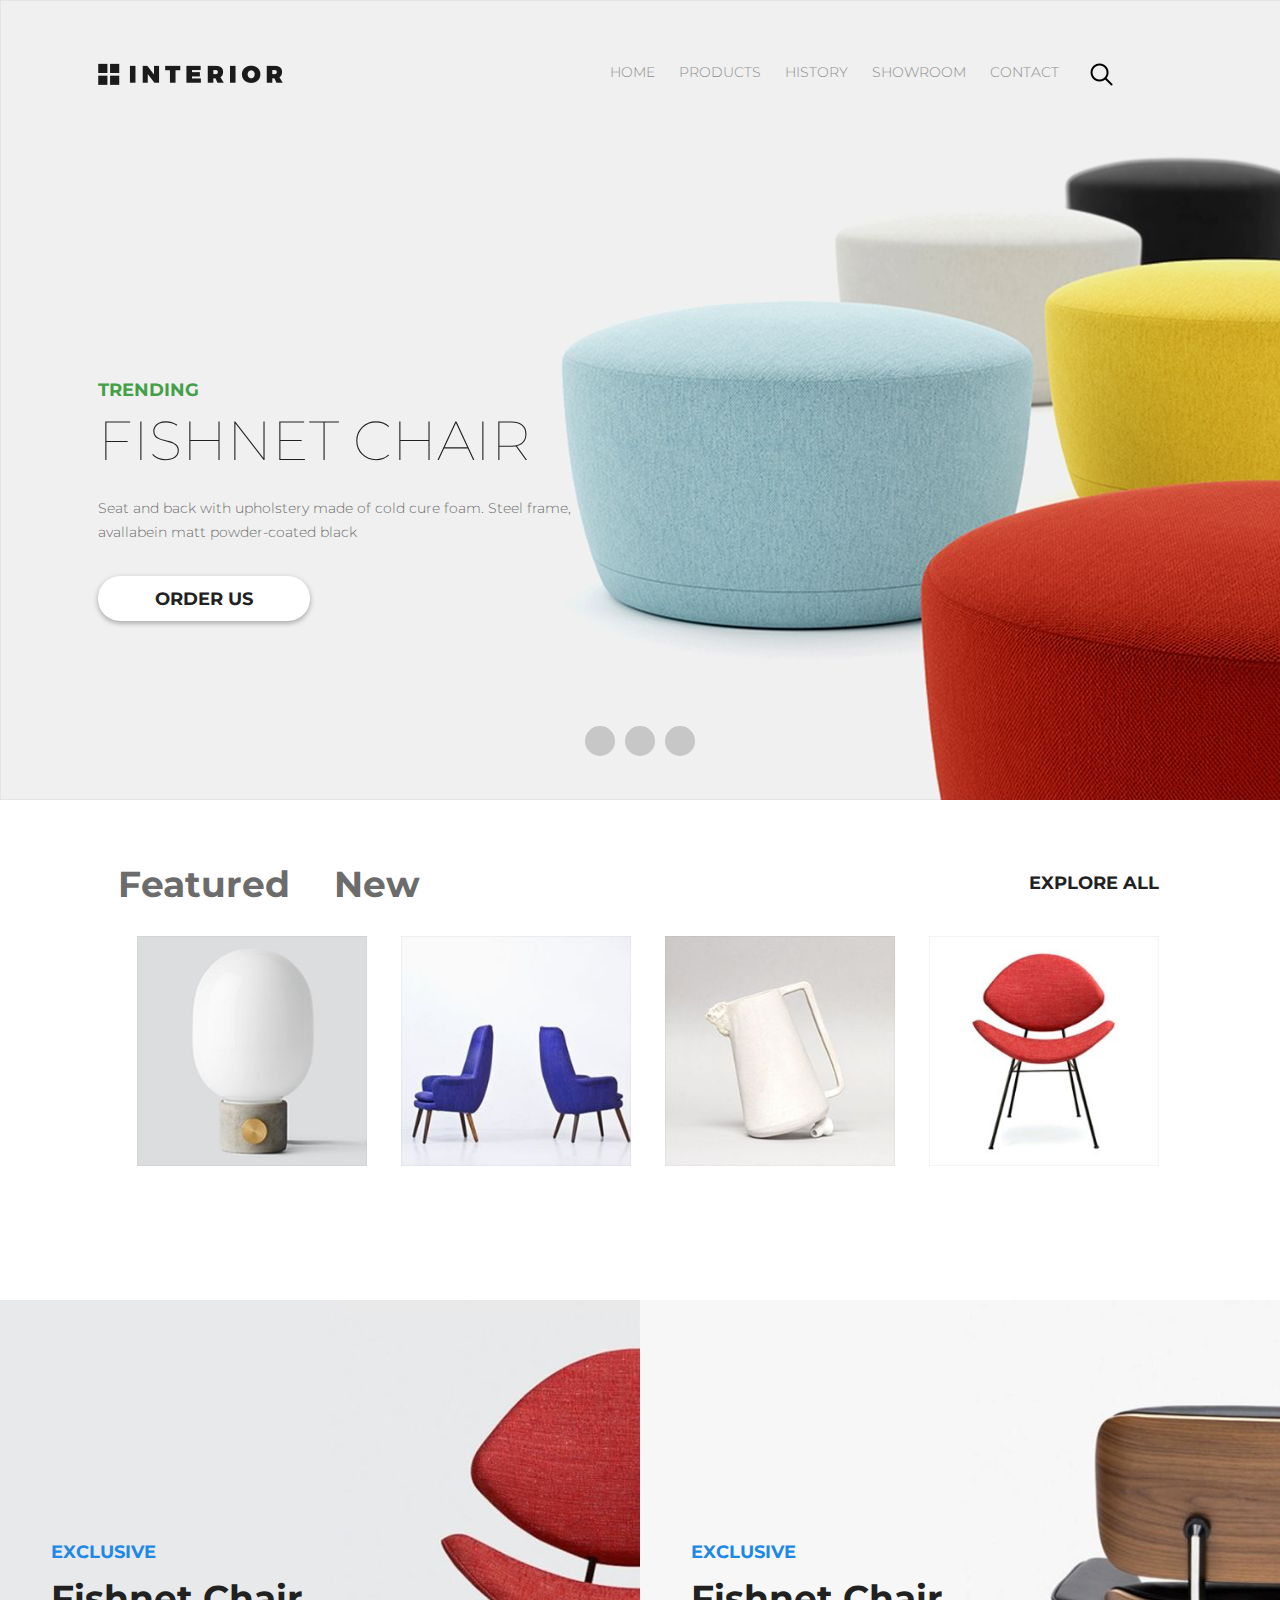
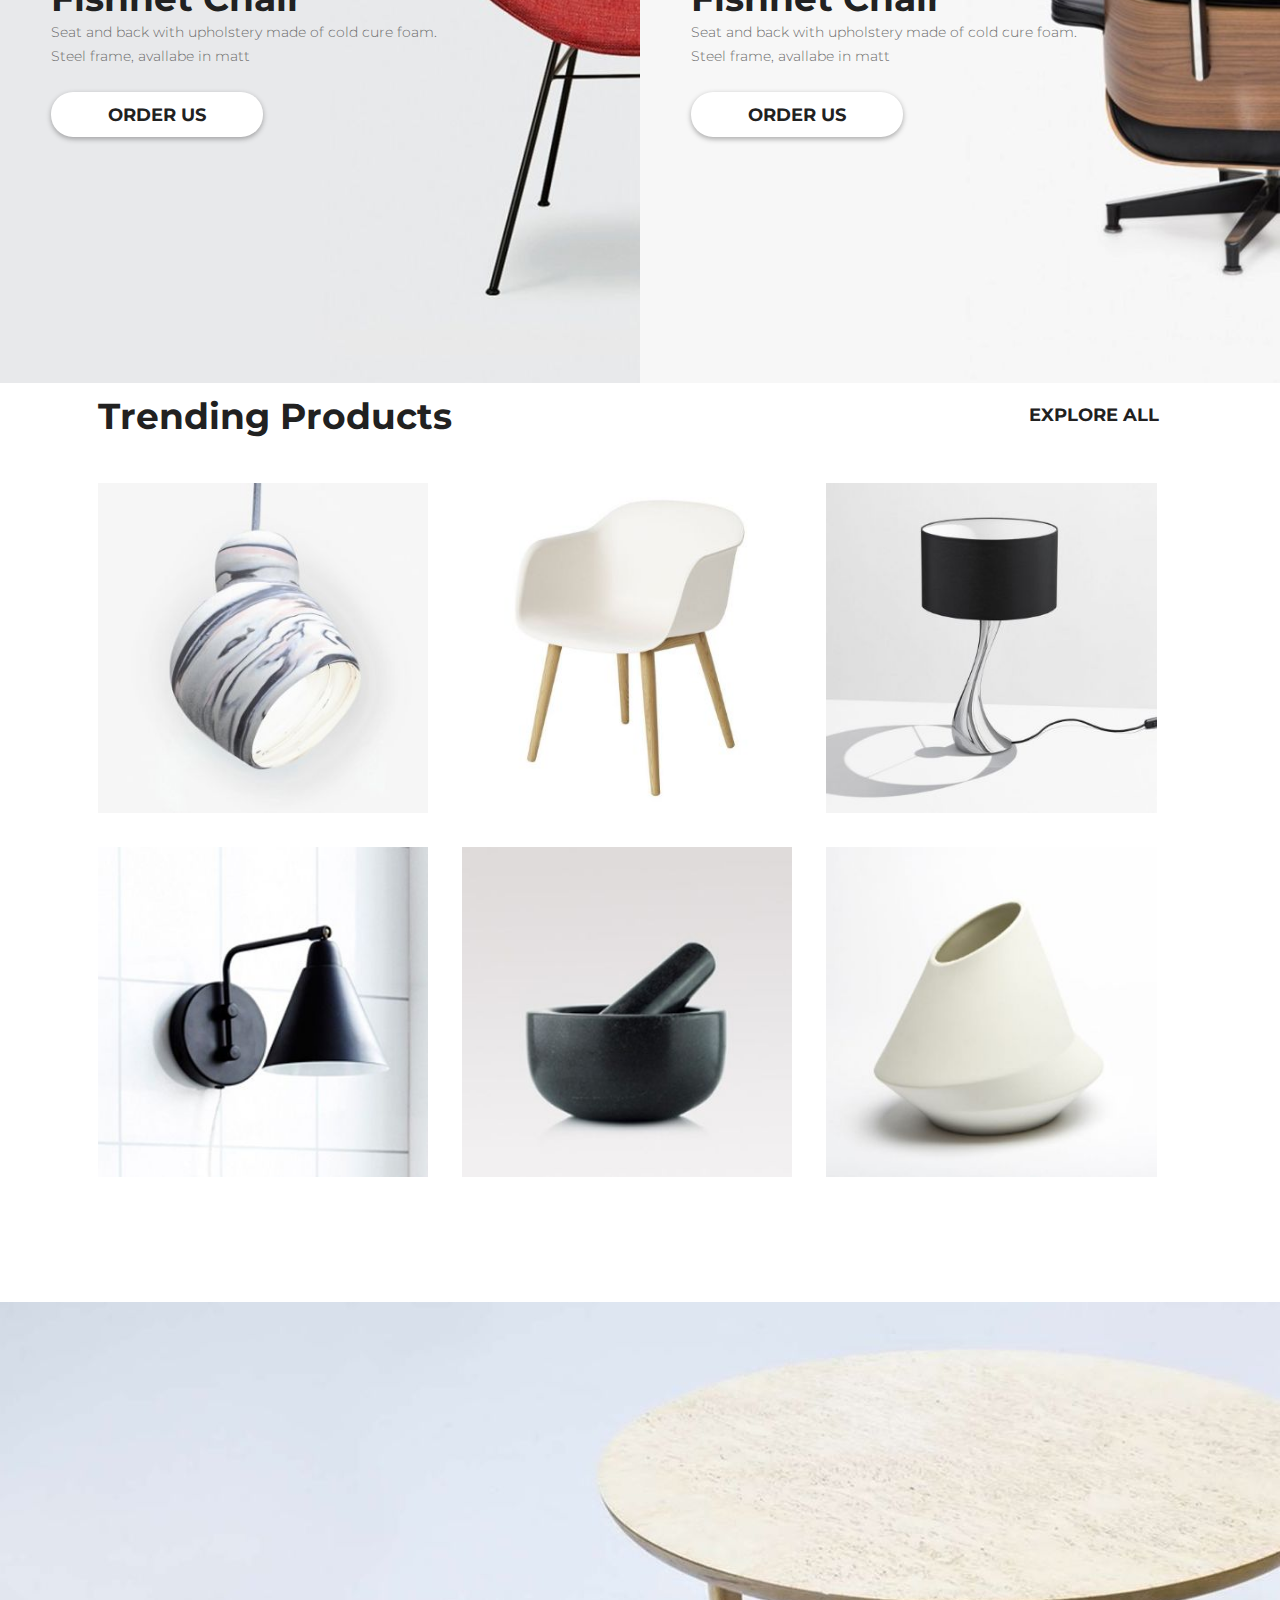
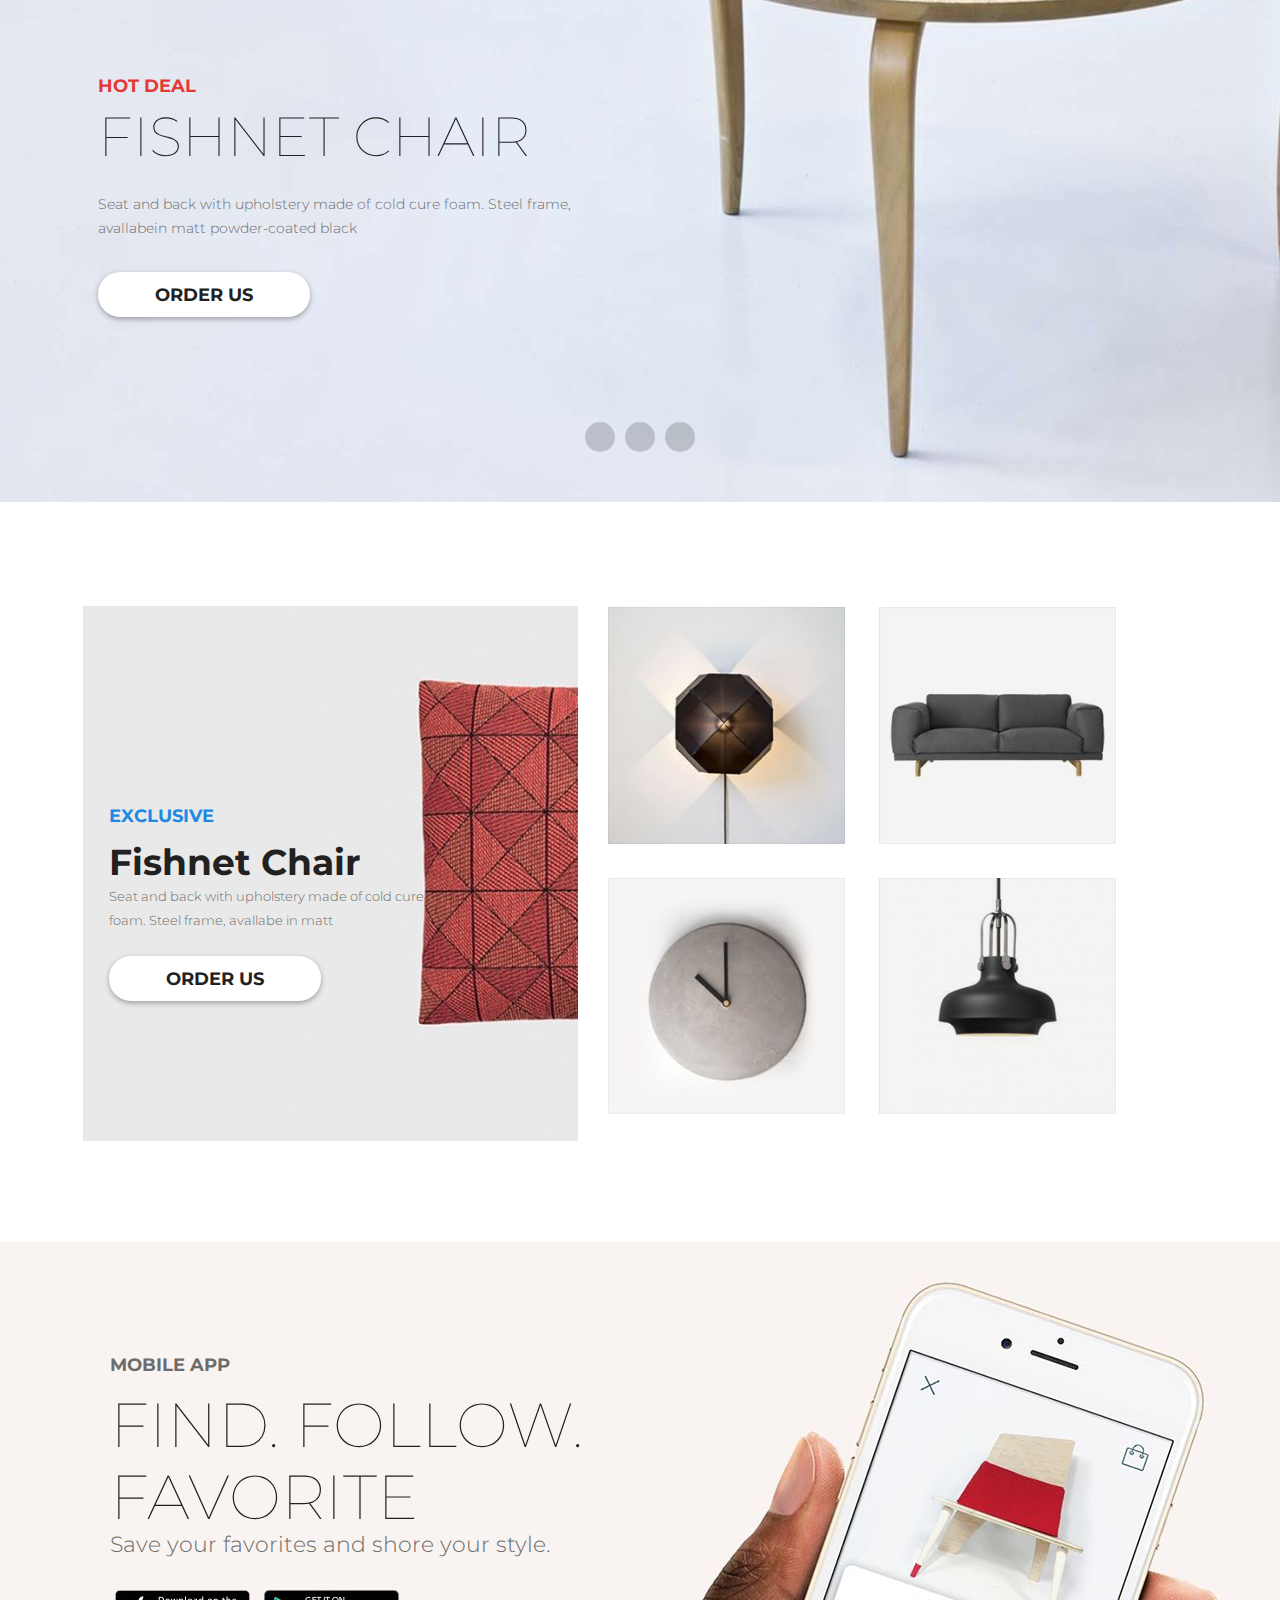
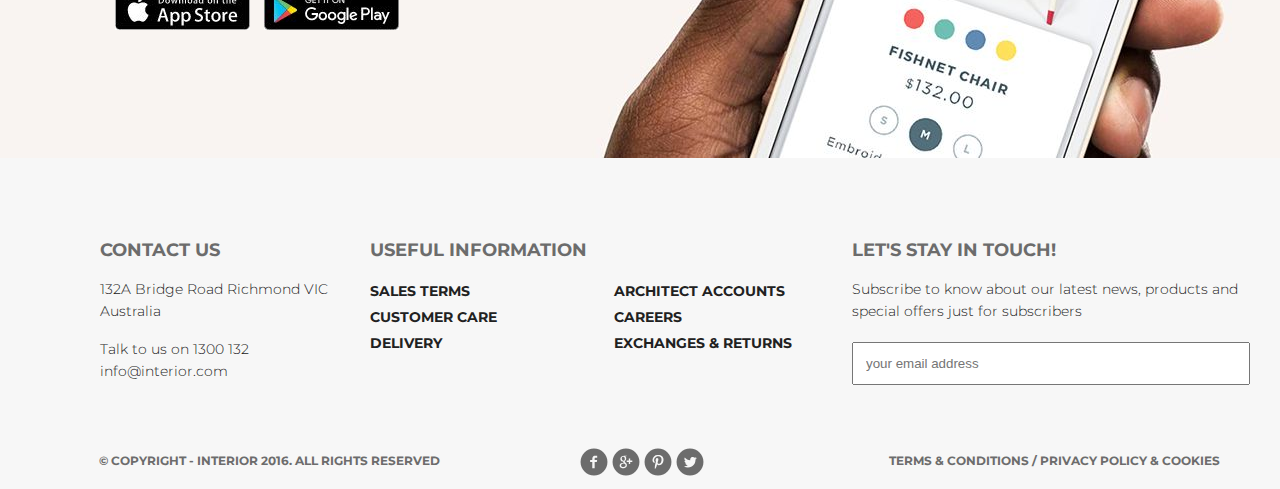
==== commit fa7e5618: "13221" ====
--- a/index.html
+++ b/index.html
@@ -190,17 +190,18 @@
             <h3>LET'S STAY IN TOUCH!</h3>
             <p>Subscribe to know about our latest news, products and<br>special offers just for subscribers</p>
             <form>
-                <input type="email" placeholder="your email address" id="email" required><label for="email">&nbsp;</label>
+                <input type="email" placeholder="your email address" id="email" required class="email">
+                <input type="image" src="img/email.png" class="email-but">
             </form>
         </div>
         <div class="copyright">
-            <p>COPYRIGHT - INTERIOR 2016. ALL RIGHTS RESERVED</p>
+            <p>© COPYRIGHT - INTERIOR 2016. ALL RIGHTS RESERVED</p>
         </div>
         <div class="social">
             <img src="img/sprite.png">
         </div>  
         <div class="terms">
-            <p>TERMS & CONDITIONS / PRIVACY POLICY $ COOKIES</p>
+            <p>TERMS & CONDITIONS / PRIVACY POLICY & COOKIES</p>
         </div>
     </footer>
 </body>
--- a/css/style.css
+++ b/css/style.css
@@ -657,26 +657,38 @@
 .block-3 p{
     padding-bottom: 20px;
 }
-.block-3 form input{
+.email{
     width: 370px;
     padding: 12px;
 }
-.email{
-    background-image: url("../img/email.png");
-    background-repeat: no-repeat;
+.email-but{
+    position: absolute;
+    margin-top: -35px;
+    margin-left: 360px;
 }
 .copyright{
     position: relative;
     float: left;
     width: 400px;
     height: 11px;
-}
-
+    margin-top: 60px;
+    margin-left: 40px;
+    margin-bottom: 30px;
+}
+.copyright p{
+    color:  #6c6c6c;
+    font-size: 12px;/* Приближение из-за подстановки шрифтов */
+    font-weight: 700;
+    line-height: 26px;/* Приближение из-за подстановки шрифтов */
+    text-align: right;
+}
 .social{
     position: relative;
     float: left;
     width: 150px;
     height: 30px;
+    margin-left: 140px;
+    margin-top: 60px;
 }
 
 .terms {
@@ -684,4 +696,14 @@
     float: left;
     width: 400px;
     height: 11px;
-}
+    margin-left: 90px;
+    margin-top: 60px;
+}
+
+.terms p{
+    color:  #6c6c6c;
+    font-size: 12px;/* Приближение из-за подстановки шрифтов */
+    font-weight: 700;
+    line-height: 26px;/* Приближение из-за подстановки шрифтов */
+    text-align: right;
+}
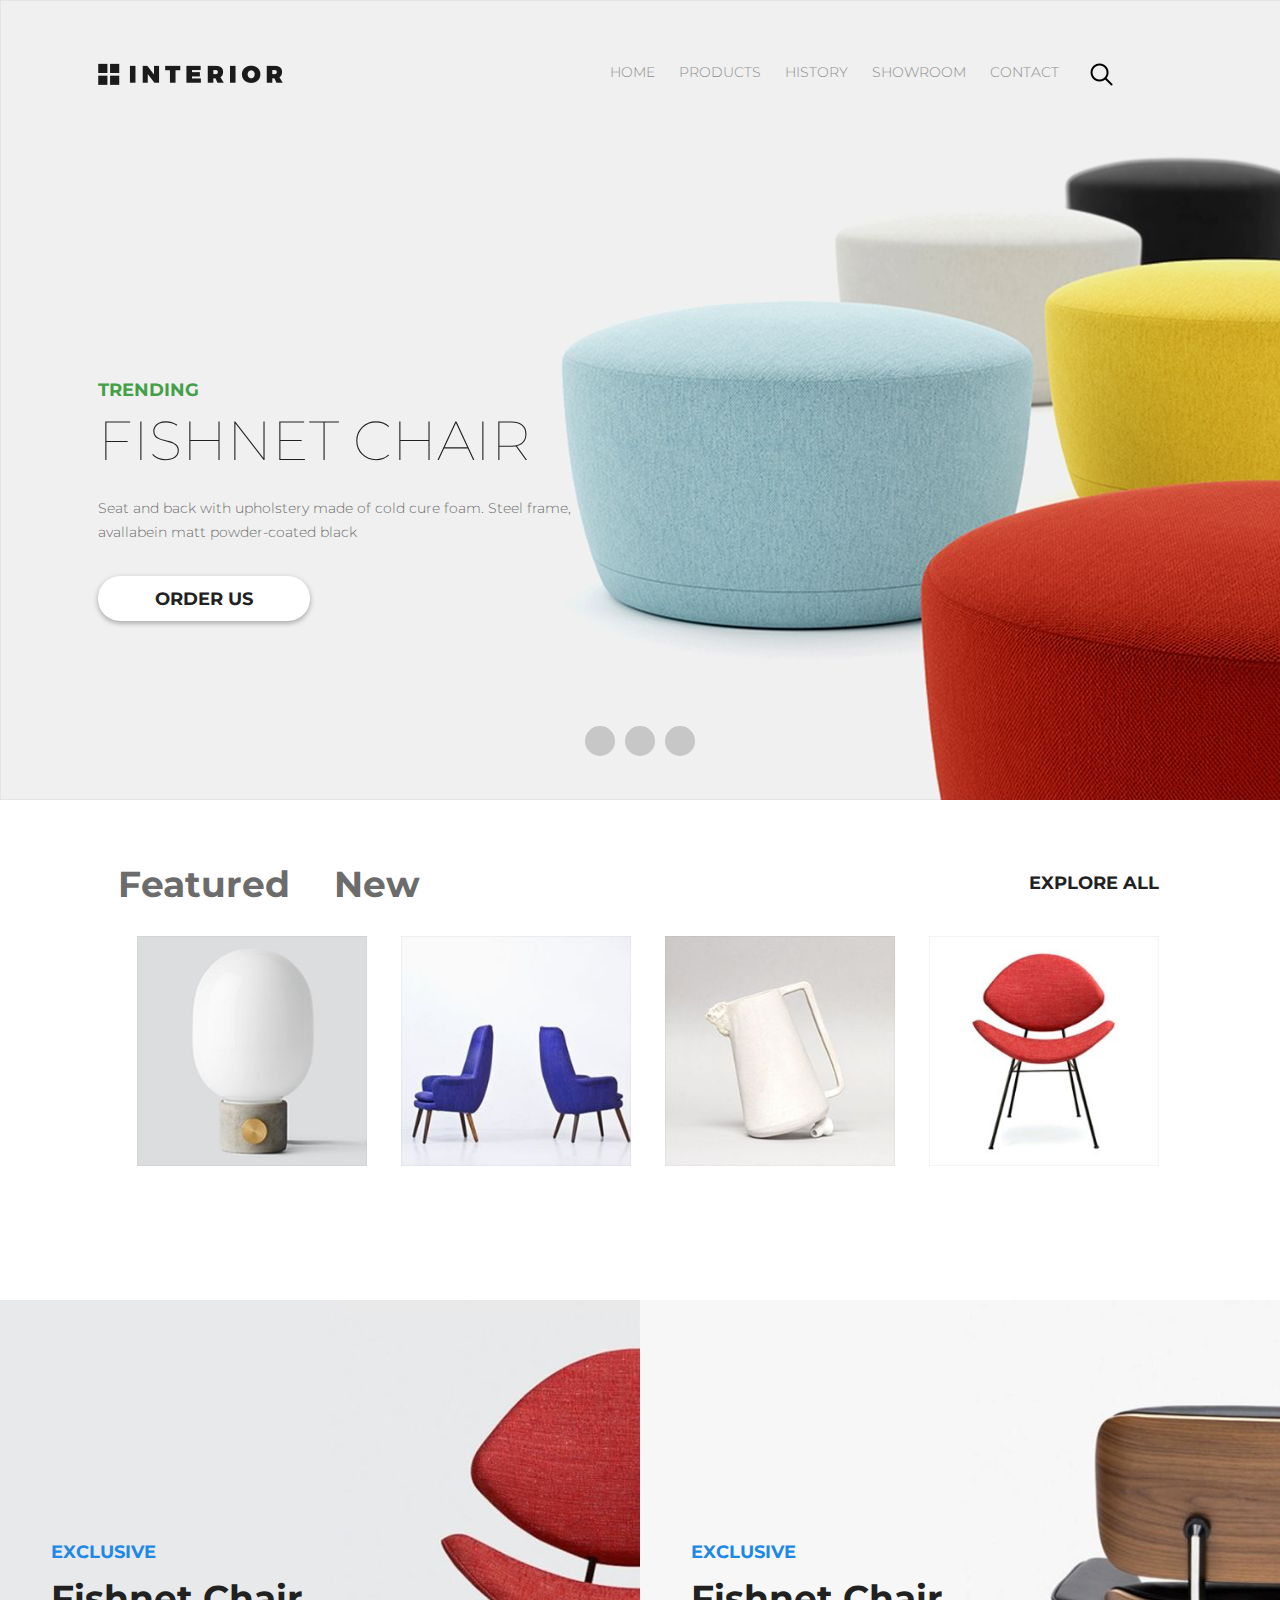
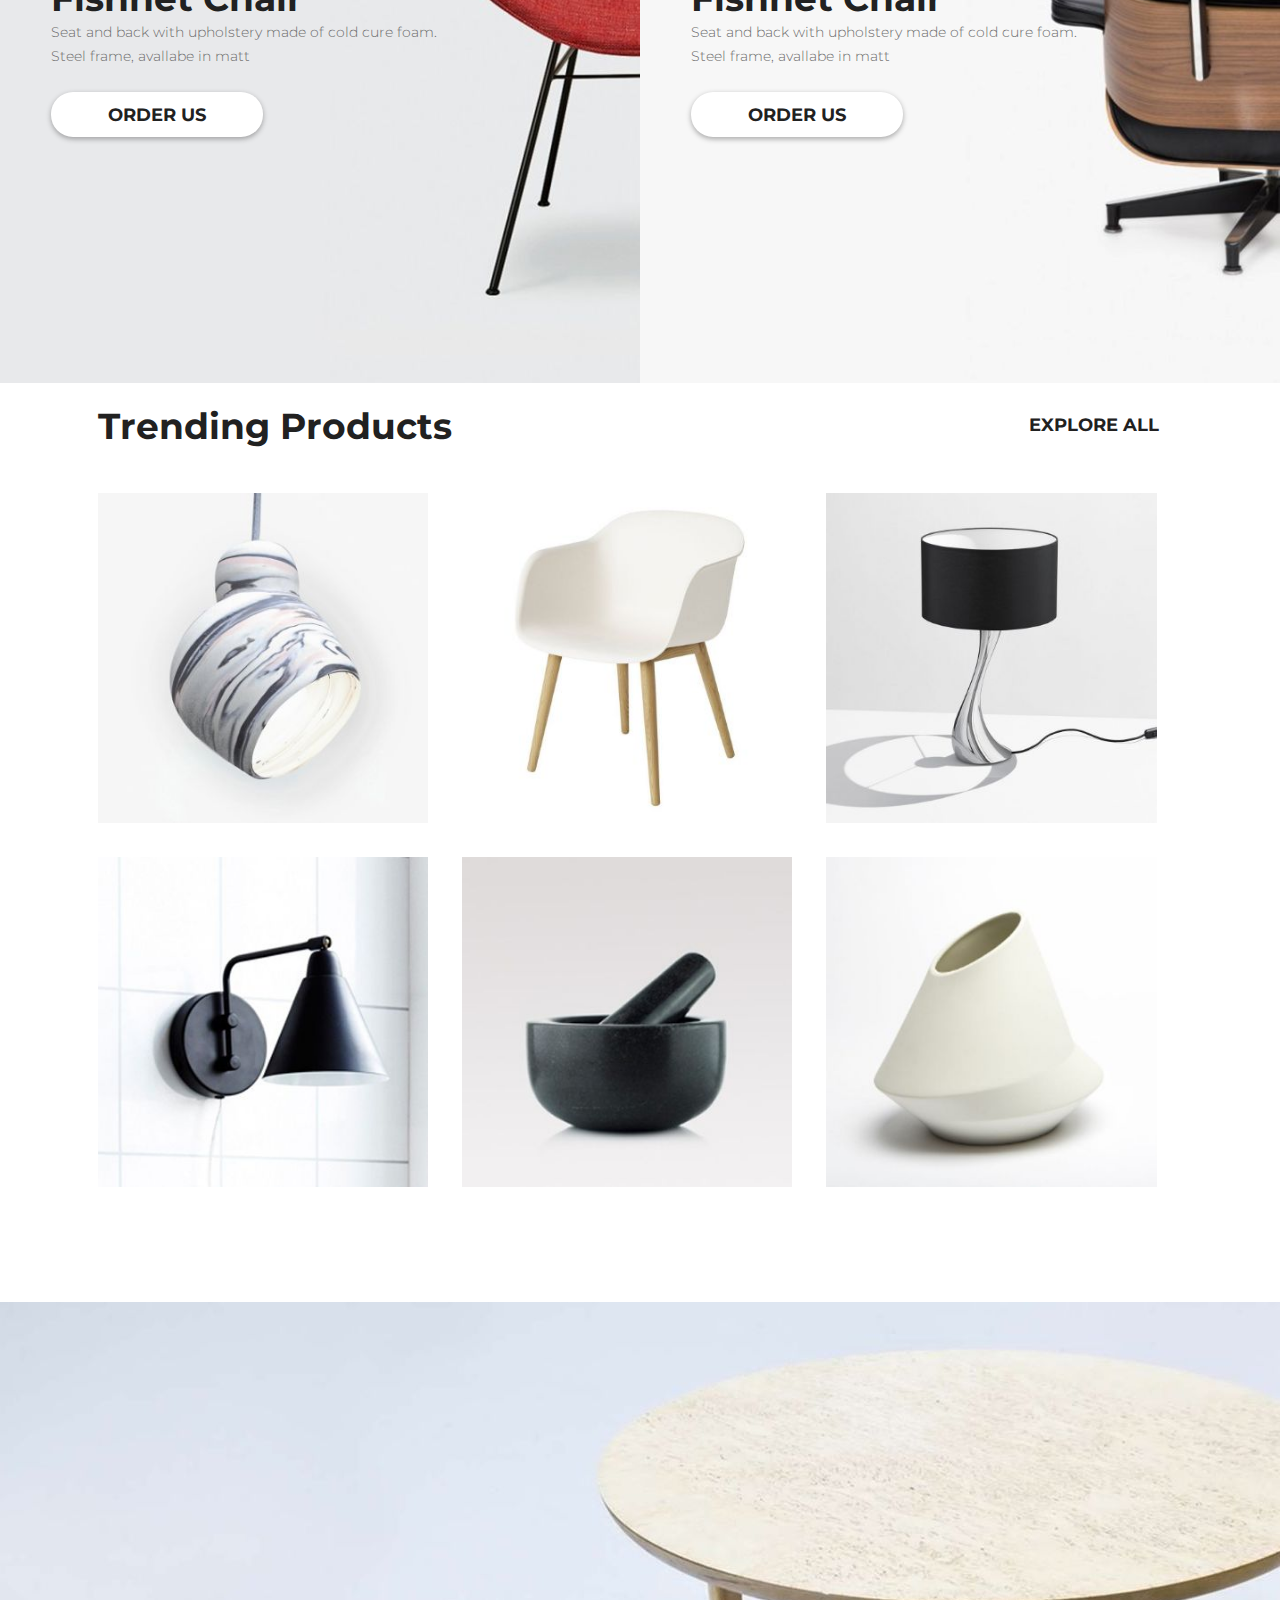
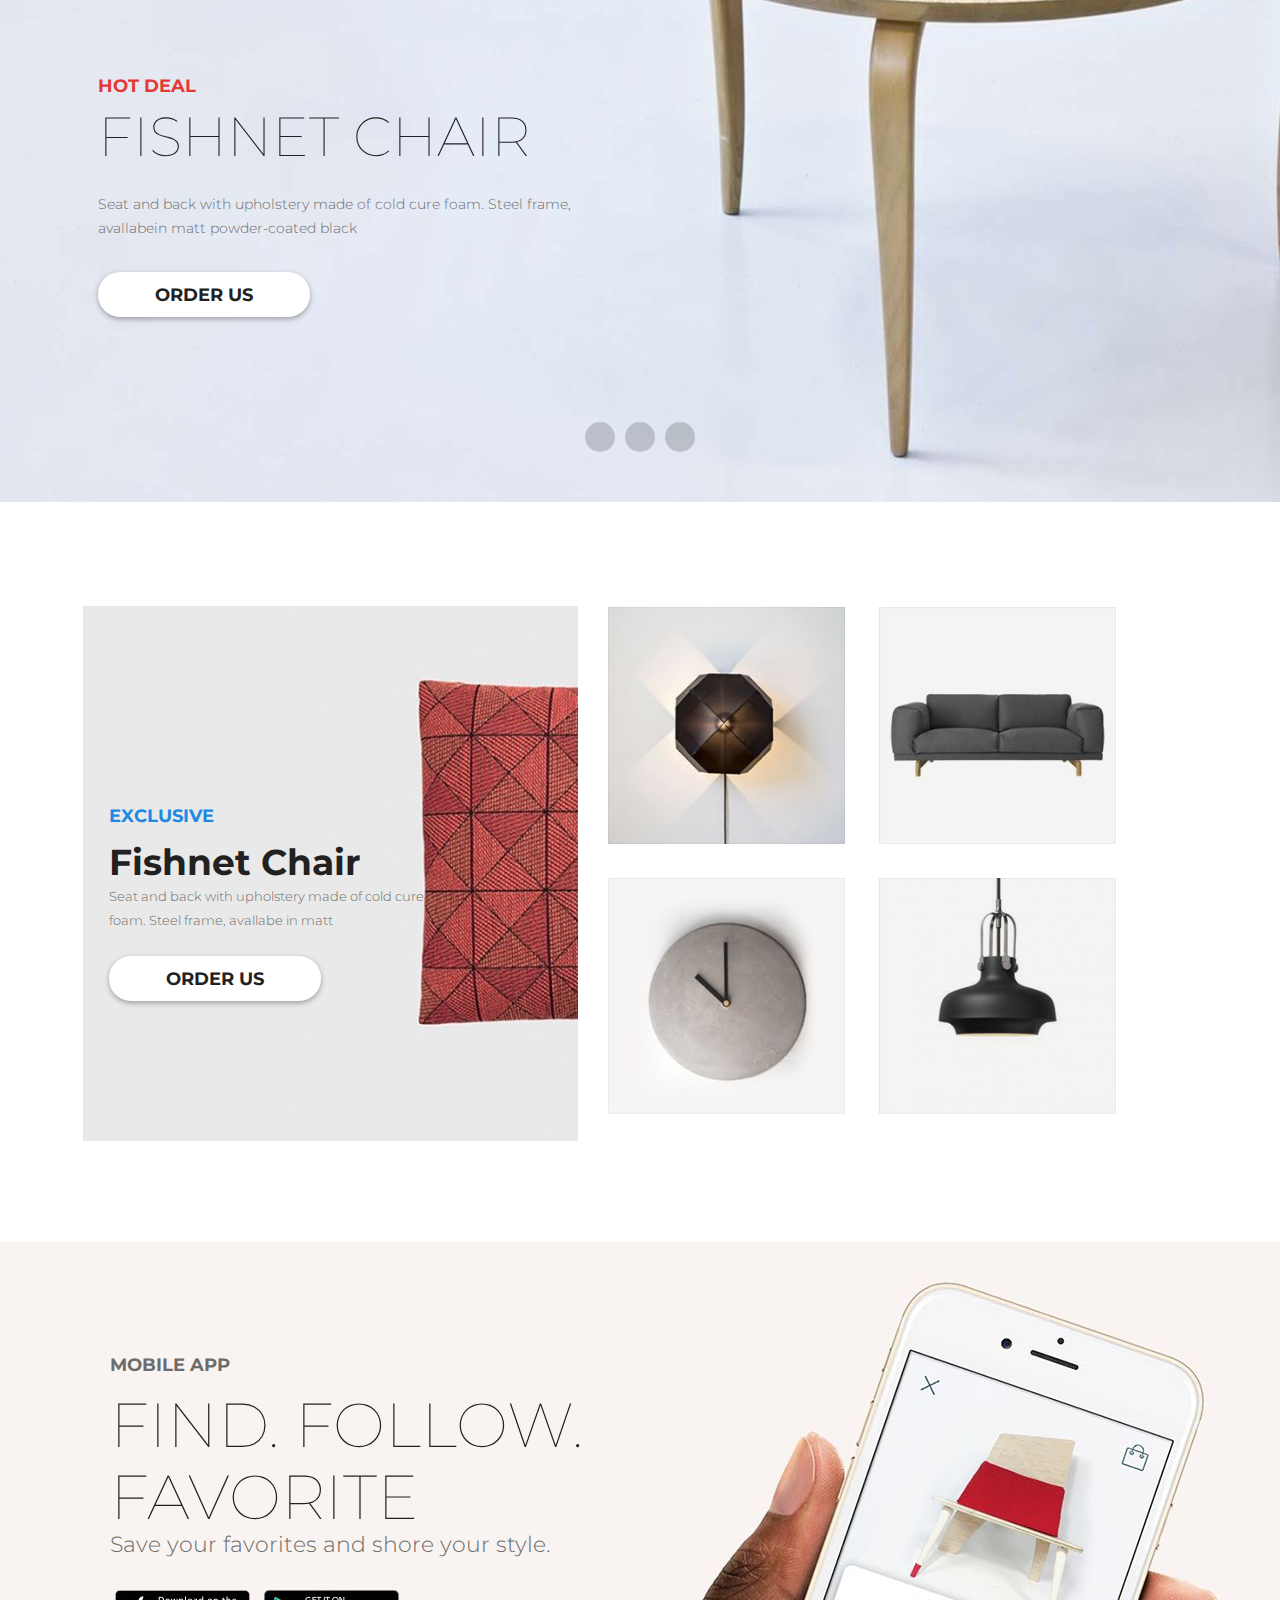
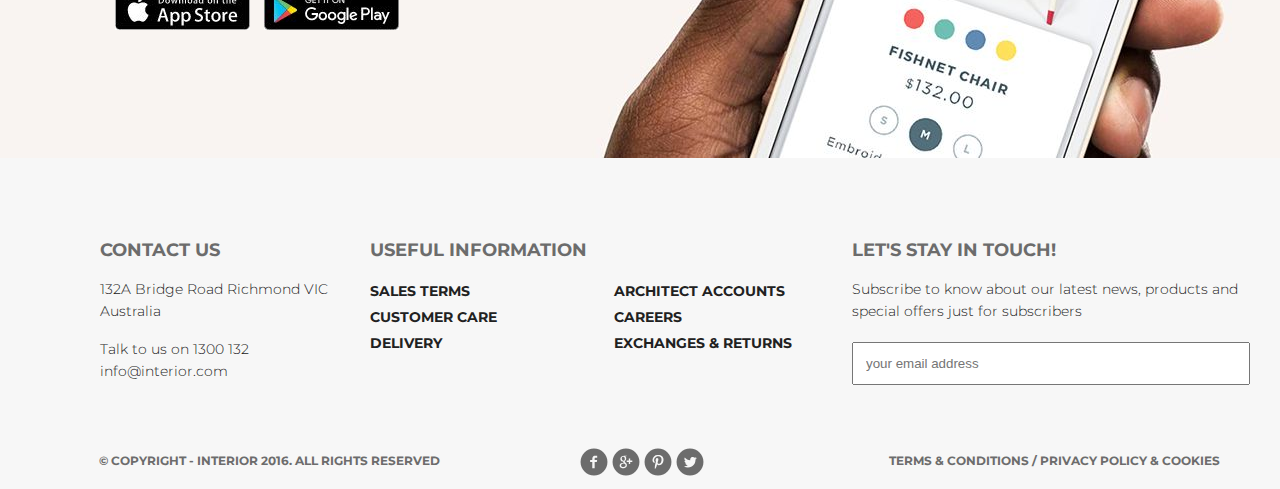
==== commit f69d3377: "вф" ====
--- a/index.html
+++ b/index.html
@@ -15,10 +15,10 @@
                 <a href="#"><img src="img/search.png" alt="search"></a>
                 <ul class="menu-btn">
                     <li><a href="index.html">HOME</a></li>
-                    <li><a href="#">PRODUCTS</a></li>
+                    <li><a href="products.html">PRODUCTS</a></li>
                     <li><a href="#">HISTORY</a></li>
                     <li><a href="#">SHOWROOM</a></li>
-                    <li><a href="#">CONTACT</a></li>
+                    <li><a href="contacts.html">CONTACT</a></li>
                 </ul>
             </div>
         </div>
@@ -50,14 +50,14 @@
         </div>
         <div class="tab-content">
             <ul>
-                <li class="tab1"><a href="#"><img src="img/product11.jpg" alt="">
+                <li class="tab1"><a href="product-details.html"><img src="img/product11.jpg" alt="">
                     <div class="tabl-inner">
                         <div class="img-back"><img src="img/arrow11.png" alt=""></div>
                         <div class="tab-h4"><h4>Fishnet Chair</h4></div>
                         <div class="tab-p"><p>Seat and back with upholstery made of cold cure foam.</p></div>
                     </div>
                 </a></li>
-                <li class="tab2"><a href="#"><img src="img/product12.jpg" alt="">
+                <li class="tab2"><a href="product-details.html"><img src="img/product12.jpg" alt="">
                     <div class="tabl-inner">
                         <div class="img-back"><img src="img/arrow11.png" alt=""></div>
                         <div class="tab-h4"><h4>Fishnet Chair</h4></div>
@@ -65,7 +65,7 @@
                     </div>
                 </a>
                 </li>
-                <li class="tab3"><a href="#"><img src="img/product13.jpg" alt="">
+                <li class="tab3"><a href="product-details.html"><img src="img/product13.jpg" alt="">
                     <div class="tabl-inner">
                         <div class="img-back"><img src="img/arrow11.png" alt=""></div>
                         <div class="tab-h4"><h4>Fishnet Chair</h4></div>
@@ -73,7 +73,7 @@
                     </div>
                 </a>
                 </li>
-                <li class="tab4"><a href="# "><img src="img/product14.jpg" alt="">
+                <li class="tab4"><a href="product-details.html"><img src="img/product14.jpg" alt="">
                     <div class="tabl-inner">
                         <div class="img-back"><img src="img/arrow11.png" alt=""></div>
                         <div class="tab-h4"><h4>Fishnet Chair</h4></div>
--- a/css/style.css
+++ b/css/style.css
@@ -10,7 +10,6 @@
     font-style: normal;
 }
 [class^="icon-"], [class*=" icon-"] {
-    font-family: 'icomoon' !important;
     speak: none;
     font-style: normal;
     font-weight: normal;
@@ -193,6 +192,22 @@
         margin-right: 0;
     }
 }
+.head-fon{
+    background-color: #f5f5f5;
+    width: 100%;
+    height: 360px;
+    margin-top: -90px;
+}
+.head-fon h2{
+    color:  #212121;
+    font-size: 62px;/* Приближение из-за подстановки шрифтов */
+    font-weight: 100;
+    line-height: 72px;/* Приближение из-за подстановки шрифтов */
+    text-align: left;
+    padding-left: 90px;
+    padding-top: 240px;
+    width: 800px;
+}
 
 .featured-product{
     position: relative;
@@ -231,7 +246,75 @@
     text-align: left;
     border-bottom: 3px solid #000 ;
 }
-
+.product-control{
+    width: 750px;
+    height: 35px;
+    padding-top: 60px;
+    padding-left: 75px;
+}
+.product-control li {
+    display: inline-block;
+    text-align: left;
+}
+
+.product-control li a {
+    height: 27px;
+    text-decoration: none;
+    padding:  0 20px;
+    line-height: 27px;
+    font-family: Montserrat;
+    color:  #6c6c6c;;
+    font-size: 17px;/* Приближение из-за подстановки шрифтов */
+    font-weight: 700;
+    text-align: left;
+}
+
+.product-control li a:hover {
+    color:  #212121;
+    font-size: 17px;
+    font-weight: 700;
+    text-align: left;
+    border-bottom: 3px solid #000 ;
+}
+.product-det-control{
+    height: 35px;
+    padding-top: 35px;
+    text-align: center;
+}
+.product-det-control ul{
+    background-color: #f7f7f7;
+    height: 60px;
+}
+.product-det-control li {
+    display: inline-block;
+    padding-top: 17px;
+}
+
+.product-det-control li a {
+    height: 27px;
+    text-decoration: none;
+    padding:  0 20px;
+    line-height: 27px;
+    font-family: Montserrat;
+    color:  #6c6c6c;;
+    font-size: 17px;/* Приближение из-за подстановки шрифтов */
+    font-weight: 700;
+    text-align: left;
+}
+
+.product-det-control li a:hover {
+    color:  #212121;
+    font-size: 17px;
+    font-weight: 700;
+    text-align: center;
+}
+.product-ref{
+    position: relative;
+    width: 150px;
+    padding-left: 95px;
+    margin-left:auto;
+    margin-right: auto;
+}
 .btn-ghost {
     margin-right: 97px;
     width: 179px;
@@ -422,7 +505,7 @@
     position: relative;
     float: left;
     width: 100%;
-    margin-top: 80px;
+    margin-top: 90px;
 }
 .trending-products .title{
     color:  #212121;
@@ -439,14 +522,53 @@
 }
 
 .trending-content{
+     position: relative;
+     float: left;
+     width: 86%;
+     height: 869px;
+     margin-top: 15px;
+     margin-left: 98px;
+ }
+.trending-content img{
+    width: 30%;
+    padding-right: 30px;
+    padding-top: 30px;
+}
+
+.related {
+    position: relative;
+    float: left;
+    width: 100%;
+    height: 669px;
+}
+.related-products {
+    position: relative;
+    float: left;
+    width: 100%;
+    margin-top: 90px;
+}
+.related-products .title{
+    color:  #212121;
+    line-height: 27px;
+    font-size: 36px;/* Приближение из-за подстановки шрифтов */
+    font-weight: 700;
+    text-align: left;
+    margin-left: 98px;
+    width: 361px;
+    height: 35px;
+}
+.related-products .btn-ghost{
+    margin-top: -35px;
+}
+.related-content{
     position: relative;
     float: left;
     width: 86%;
-    height: 869px;
+    height: 439px;
     margin-top: 15px;
     margin-left: 98px;
 }
-.trending-content img{
+.related-content img{
     width: 30%;
     padding-right: 30px;
     padding-top: 30px;
@@ -707,3 +829,159 @@
     line-height: 26px;/* Приближение из-за подстановки шрифтов */
     text-align: right;
 }
+.products{
+    position: relative;
+    float: left;
+    width: 100%;
+    height: 1800px;
+}
+
+.product-img{
+    position: relative;
+    float: left;
+    width: 86%;
+    height: 1620px;
+    margin-left: 98px;
+}
+.product-img img {
+    width: 30%;
+    padding-right: 30px;
+    padding-top: 30px;
+}
+.location{
+    width: 86%;
+    margin-left: 70px;
+
+    padding: 0 15px;
+}
+.local-1{
+    float: left;
+    width: 349px;
+    height: 369px;
+    padding-top: 60px;
+    padding-bottom: 40px;
+    padding-left: 30px;
+}
+
+.local-1 ul{
+    list-style-type: none;
+    padding-top: 50px;
+    border-width: 1px;
+    opacity: 0.9;
+    border-color:  #9c9c9c;
+    border-style: solid;
+    height: 269px;
+}
+.local-1 li{
+    text-align: center;
+}
+
+.local-1 .h3{
+    color:  #212121;
+    font-size: 21px;/* Приближение из-за подстановки шрифтов */
+    font-weight: 700;
+    line-height: 30px;/* Приближение из-за подстановки шрифтов */
+    text-align: center;
+}
+.local-1 .h4{
+    color:  #6c6c6c;
+    font-size: 14px;/* Приближение из-за подстановки шрифтов */
+    font-weight: 700;
+    line-height: 20.082px;/* Приближение из-за подстановки шрифтов */
+    text-align: center;
+    padding-top: 10px;
+}
+.local-1 .p{
+    color:  #212121;
+    font-size: 14px;/* Приближение из-за подстановки шрифтов */
+    font-weight: 700;
+    line-height: 20.082px;/* Приближение из-за подстановки шрифтов */
+    text-align: center;
+}
+.local-1 .p2{
+    color:  #6c6c6c;
+    font-size: 14px;/* Приближение из-за подстановки шрифтов */
+    font-weight: 300;
+    line-height: 20.082px;/* Приближение из-за подстановки шрифтов */
+    text-align: center;
+}
+.details-img{
+    position: relative;
+    float: left;
+    padding-left: 80px;
+    padding-top: 80px;
+}
+.details-opt{
+    position: relative;
+    float: left;
+    padding-top: 120px;
+    padding-left: 50px;
+}
+.details-logo-img{
+    position: absolute;
+    float: left;
+    padding-left: 165px;
+}
+.details-opt h2{
+    color:  #212121;
+    font-size: 35.98px;/* Приближение из-за подстановки шрифтов */
+    font-weight: 700;
+    text-align: center;
+}
+.details-opt h3{
+    color:  #e53935;
+    font-size: 18px;/* Приближение из-за подстановки шрифтов */
+    font-weight: 700;
+    line-height: 48px;/* Приближение из-за подстановки шрифтов */
+    text-align: center;
+}
+.details-opt .price-opt{
+    font-size: 36px;/* Приближение из-за подстановки шрифтов */
+    font-weight: 300;
+    line-height: 48px;/* Приближение из-за подстановки шрифтов */
+    text-align: center;
+}
+.details-opt .price{
+    color:  #212121;
+    font-size: 72px;/* Приближение из-за подстановки шрифтов */
+    font-weight: 300;
+    line-height: 48px;/* Приближение из-за подстановки шрифтов */
+    text-align: center;
+}
+.details-opt p{
+    color:  #212121;
+    font-size: 16px;/* Приближение из-за подстановки шрифтов */
+    font-weight: 300;
+    line-height: 24px;/* Приближение из-за подстановки шрифтов */
+    text-align: left;
+    padding-top: 10px;
+}
+.details{
+    position: relative;
+    float: left;
+    width: 100%;
+    height: 811px;
+}
+.details-opt a {
+    display: block;
+    background-color:  #f44336;
+    box-shadow: 0px 2px 4.85px 0.15px rgba(33, 33, 33, 0.35);
+    width: 452px;
+    height: 50px;
+    border-radius: 34px;
+    text-decoration: none;
+    text-align: center;
+    line-height: 52px;
+    color: #ffffff;
+    font-weight: 700;
+    font-family: Montserrat;
+    font-size: 18px;
+    margin-top: 24px;
+    margin-bottom: 20px;
+}
+.details-opt a:hover {
+    background: #f44336 url('../img/arrow.png') no-repeat 300px 14px;
+}
+.details-opt a:active {
+    box-shadow: none;
+}